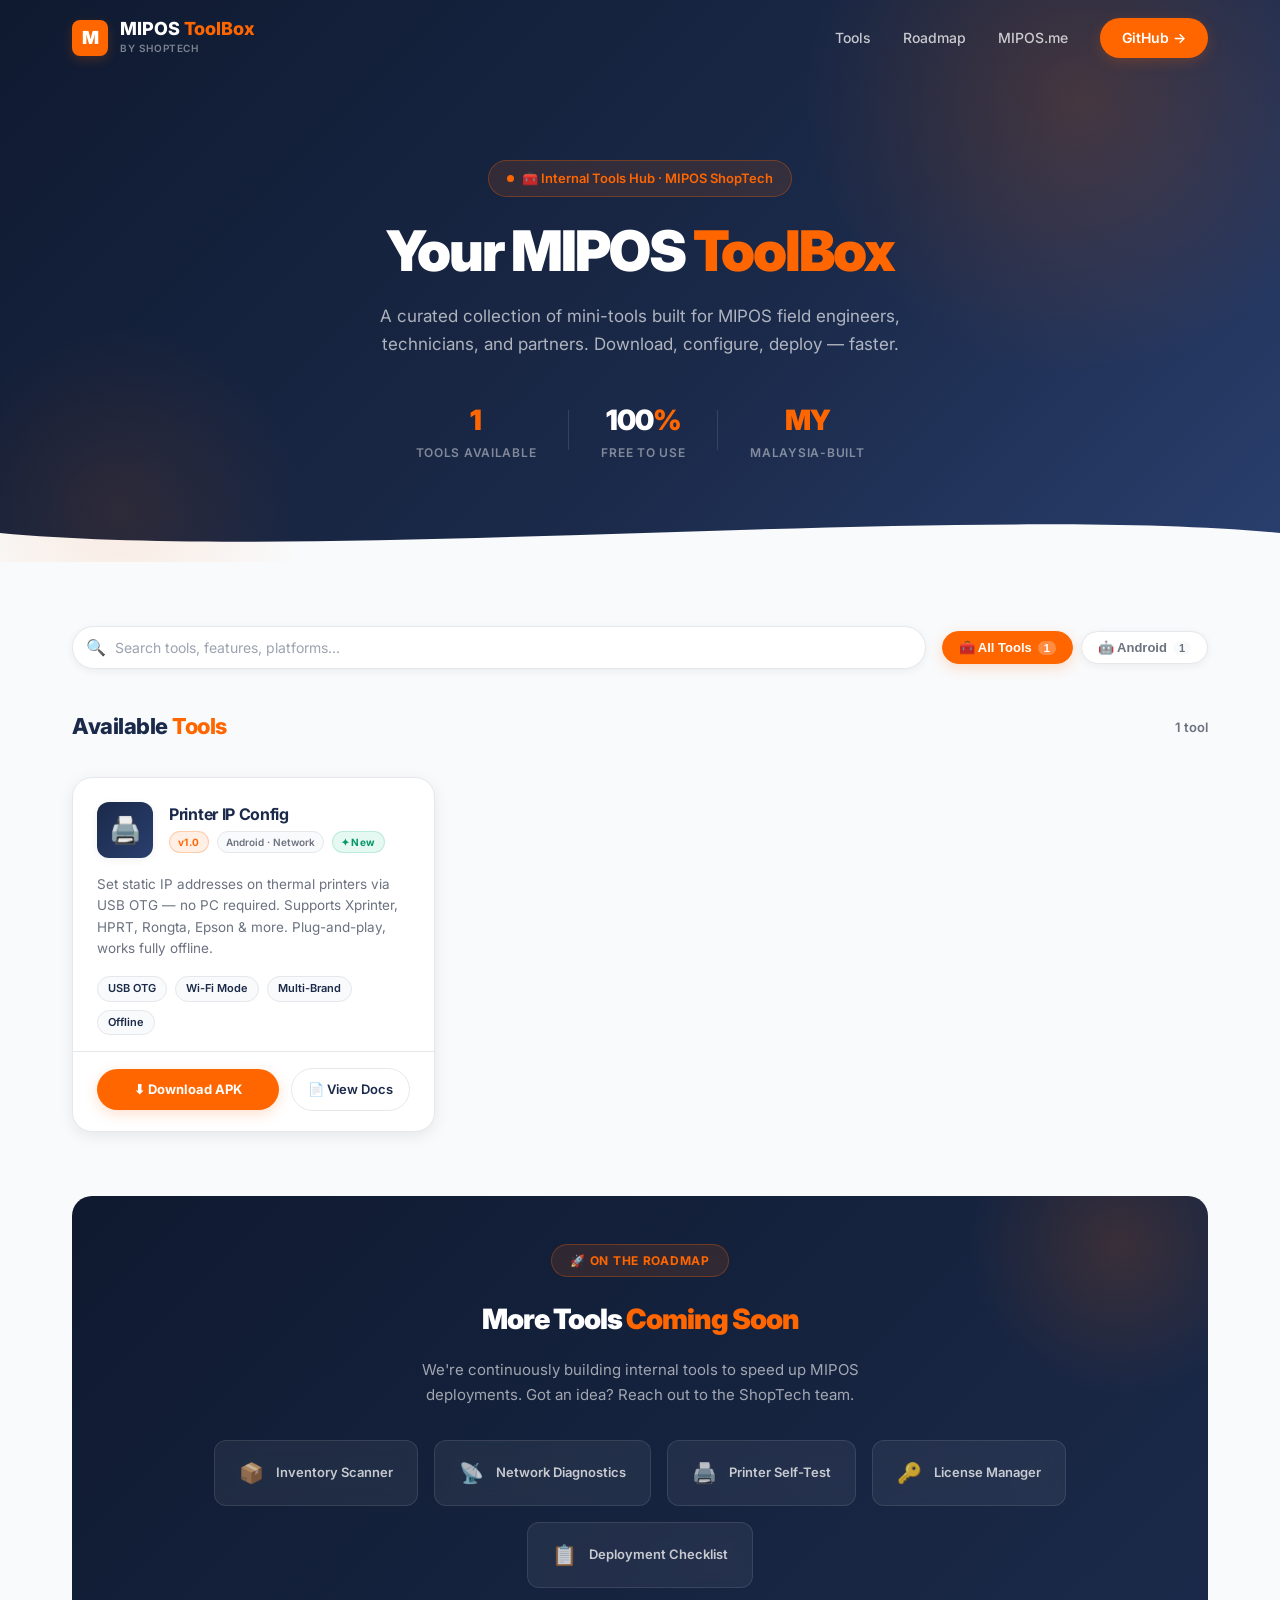
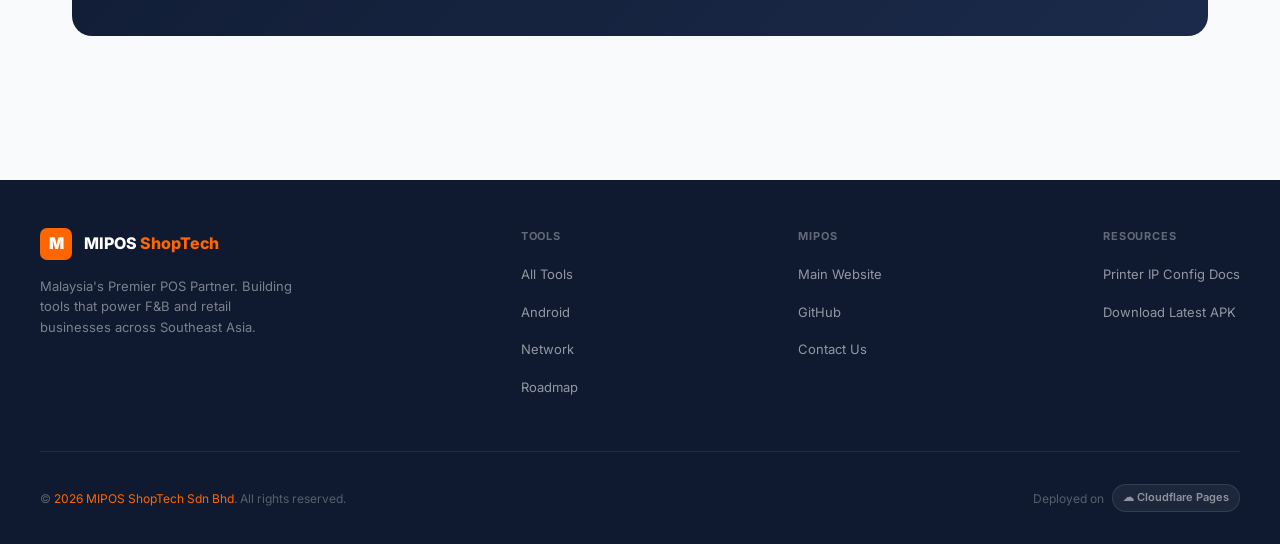
==== mipostoolbox/index.html @ a6ab1a5b "feat: add MIPOS ToolBox hub (toolbox.mipos.me) - index.html: full hub page with navbar, hero, tool c" ====
<!DOCTYPE html>
<html lang="en">
<head>
  <meta charset="UTF-8" />
  <meta name="viewport" content="width=device-width, initial-scale=1.0" />
  <meta http-equiv="X-UA-Compatible" content="IE=edge" />

  <!-- SEO -->
  <title>MIPOS ToolBox — Internal Mini Tools Hub</title>
  <meta name="description" content="MIPOS ToolBox is your one-stop hub for all MIPOS ShopTech internal mini-tools — Android utilities, network configuration tools, and more." />
  <meta name="author" content="MIPOS ShopTech Sdn Bhd" />
  <meta name="robots" content="index, follow" />

  <!-- Open Graph -->
  <meta property="og:title" content="MIPOS ToolBox — Internal Tools Hub" />
  <meta property="og:description" content="One hub for all MIPOS internal mini-tools. Download, launch, and explore tools built by MIPOS ShopTech." />
  <meta property="og:type" content="website" />
  <meta property="og:url" content="https://toolbox.mipos.me/" />
  <meta property="og:site_name" content="MIPOS ToolBox" />
  <link rel="canonical" href="https://toolbox.mipos.me/" />

  <!-- Theme -->
  <meta name="theme-color" content="#1B2A4A" />
  <meta name="mobile-web-app-capable" content="yes" />
  <meta name="apple-mobile-web-app-capable" content="yes" />
  <meta name="apple-mobile-web-app-status-bar-style" content="black-translucent" />
  <meta name="apple-mobile-web-app-title" content="MIPOS ToolBox" />

  <!-- Favicon inline SVG -->
  <link rel="icon" type="image/svg+xml" href="data:image/svg+xml,<svg xmlns='http://www.w3.org/2000/svg' viewBox='0 0 32 32'><rect width='32' height='32' rx='8' fill='%23FF6600'/><text y='23' x='5' font-size='20' font-weight='900' fill='white' font-family='Arial'>M</text></svg>" />

  <!-- Google Fonts -->
  <link rel="preconnect" href="https://fonts.googleapis.com" />
  <link rel="preconnect" href="https://fonts.gstatic.com" crossorigin />
  <link href="https://fonts.googleapis.com/css2?family=Inter:wght@300;400;500;600;700;800;900&display=swap" rel="stylesheet" />

  <!-- Styles -->
  <link rel="stylesheet" href="style.css" />
</head>
<body>

  <!-- ═══════════════════════════════════════════
       NAVBAR
       ═══════════════════════════════════════════ -->
  <nav class="navbar" id="navbar" role="navigation" aria-label="Main navigation">
    <div class="nav-inner">

      <a href="/" class="nav-logo" aria-label="MIPOS ToolBox home">
        <div class="nav-logo-icon" aria-hidden="true">M</div>
        <div>
          <div class="nav-logo-text">MIPOS <span>ToolBox</span></div>
          <div class="nav-logo-sub">by ShopTech</div>
        </div>
      </a>

      <div class="nav-links" id="navLinks">
        <a href="#tools">Tools</a>
        <a href="#coming-soon">Roadmap</a>
        <a href="https://mipos.me" target="_blank" rel="noopener">MIPOS.me</a>
        <a href="https://github.com/kelvinyong" target="_blank" rel="noopener" class="nav-cta">GitHub →</a>
      </div>

      <button
        class="nav-hamburger"
        id="hamburger"
        aria-label="Toggle navigation"
        aria-expanded="false"
        aria-controls="navLinks"
      >
        <span></span>
        <span></span>
        <span></span>
      </button>

    </div>
  </nav>

  <!-- ═══════════════════════════════════════════
       HERO
       ═══════════════════════════════════════════ -->
  <header class="hero" role="banner">
    <div class="hero-inner">

      <div class="hero-badge" role="status">
        <span class="dot" aria-hidden="true"></span>
        🧰 Internal Tools Hub · MIPOS ShopTech
      </div>

      <h1>Your MIPOS <span>ToolBox</span></h1>

      <p class="hero-sub">
        A curated collection of mini-tools built for MIPOS field engineers,
        technicians, and partners. Download, configure, deploy — faster.
      </p>

      <div class="hero-stats" role="list" aria-label="Tool statistics">

        <div class="hero-stat" role="listitem">
          <div class="hero-stat-num"><span id="statTotal">1</span></div>
          <div class="hero-stat-label">Tools Available</div>
        </div>

        <div class="hero-divider" aria-hidden="true"></div>

        <div class="hero-stat" role="listitem">
          <div class="hero-stat-num">100<span>%</span></div>
          <div class="hero-stat-label">Free to Use</div>
        </div>

        <div class="hero-divider" aria-hidden="true"></div>

        <div class="hero-stat" role="listitem">
          <div class="hero-stat-num"><span>MY</span></div>
          <div class="hero-stat-label">Malaysia-Built</div>
        </div>

      </div>
    </div>

    <!-- Wave break -->
    <div class="hero-wave" aria-hidden="true">
      <svg viewBox="0 0 1440 60" preserveAspectRatio="none" xmlns="http://www.w3.org/2000/svg">
        <path d="M0,30 C360,60 1080,0 1440,30 L1440,60 L0,60 Z" fill="#F9FAFB"/>
      </svg>
    </div>
  </header>

  <!-- ═══════════════════════════════════════════
       MAIN — TOOLS HUB
       ═══════════════════════════════════════════ -->
  <main class="main" id="tools">

    <!-- Search & Filter Toolbar -->
    <div class="toolbar" role="search">

      <div class="search-wrap">
        <span class="search-icon" aria-hidden="true">🔍</span>
        <label for="searchInput" class="sr-only">Search tools</label>
        <input
          type="search"
          id="searchInput"
          class="search-input"
          placeholder="Search tools, features, platforms…"
          autocomplete="off"
          spellcheck="false"
          aria-label="Search tools"
        />
      </div>

      <div class="filter-chips" id="categoryChips" role="group" aria-label="Filter by category">
        <!-- Rendered by app.js -->
      </div>

    </div>

    <!-- Section Header -->
    <div class="section-header">
      <h2 class="section-title">Available <span>Tools</span></h2>
      <span class="tool-count" id="toolCount" aria-live="polite">— tools</span>
    </div>

    <!-- Tools Grid -->
    <div
      class="tools-grid"
      id="toolsGrid"
      role="list"
      aria-label="MIPOS mini tools"
    >
      <!-- Rendered by app.js -->
    </div>

    <!-- Empty State -->
    <div class="empty-state" id="emptyState" role="alert" aria-live="polite">
      <div class="empty-emoji" aria-hidden="true">🔭</div>
      <div class="empty-title">No tools found</div>
      <div class="empty-sub">Try a different search term or category filter.</div>
    </div>

    <!-- ─── Coming Soon Section ─── -->
    <section class="coming-soon-section" id="coming-soon" aria-labelledby="coming-soon-title">
      <div class="coming-soon-badge" aria-label="Coming soon">🚀 On the Roadmap</div>
      <h2 class="coming-soon-title" id="coming-soon-title">
        More Tools <span>Coming Soon</span>
      </h2>
      <p class="coming-soon-sub">
        We're continuously building internal tools to speed up MIPOS deployments.
        Got an idea? Reach out to the ShopTech team.
      </p>

      <div class="coming-soon-cards" role="list" aria-label="Upcoming tools">
        <div class="coming-soon-card" role="listitem">
          <span class="coming-soon-card-icon" aria-hidden="true">📦</span>
          Inventory Scanner
        </div>
        <div class="coming-soon-card" role="listitem">
          <span class="coming-soon-card-icon" aria-hidden="true">📡</span>
          Network Diagnostics
        </div>
        <div class="coming-soon-card" role="listitem">
          <span class="coming-soon-card-icon" aria-hidden="true">🖨️</span>
          Printer Self-Test
        </div>
        <div class="coming-soon-card" role="listitem">
          <span class="coming-soon-card-icon" aria-hidden="true">🔑</span>
          License Manager
        </div>
        <div class="coming-soon-card" role="listitem">
          <span class="coming-soon-card-icon" aria-hidden="true">📋</span>
          Deployment Checklist
        </div>
      </div>
    </section>

  </main>

  <!-- ═══════════════════════════════════════════
       FOOTER
       ═══════════════════════════════════════════ -->
  <footer class="footer" role="contentinfo">
    <div class="footer-inner">

      <div class="footer-top">
        <div class="footer-brand">
          <div class="footer-logo" aria-label="MIPOS ShopTech">
            <div class="footer-logo-icon" aria-hidden="true">M</div>
            <div class="footer-logo-text">MIPOS <span>ShopTech</span></div>
          </div>
          <p class="footer-tagline">
            Malaysia's Premier POS Partner. Building tools that power
            F&amp;B and retail businesses across Southeast Asia.
          </p>
        </div>

        <div class="footer-links-group">
          <h4>Tools</h4>
          <ul>
            <li><a href="#tools">All Tools</a></li>
            <li><a href="#tools" data-filter="android">Android</a></li>
            <li><a href="#tools" data-filter="network">Network</a></li>
            <li><a href="#coming-soon">Roadmap</a></li>
          </ul>
        </div>

        <div class="footer-links-group">
          <h4>MIPOS</h4>
          <ul>
            <li><a href="https://mipos.me" target="_blank" rel="noopener">Main Website</a></li>
            <li><a href="https://github.com/kelvinyong" target="_blank" rel="noopener">GitHub</a></li>
            <li><a href="mailto:hello@mipos.me">Contact Us</a></li>
          </ul>
        </div>

        <div class="footer-links-group">
          <h4>Resources</h4>
          <ul>
            <li><a href="https://github.com/kelvinyong/andriod-change-ip-tools/blob/main/README.md" target="_blank" rel="noopener">Printer IP Config Docs</a></li>
            <li><a href="https://github.com/kelvinyong/andriod-change-ip-tools/releases" target="_blank" rel="noopener">Download Latest APK</a></li>
          </ul>
        </div>
      </div>

      <div class="footer-bottom">
        <p class="footer-copy">
          &copy; <span id="year"></span> <span>MIPOS ShopTech Sdn Bhd</span>. All rights reserved.
        </p>
        <div class="footer-built">
          <span>Deployed on</span>
          <span class="footer-cf-badge">☁ Cloudflare Pages</span>
        </div>
      </div>

    </div>
  </footer>

  <!-- Screen-reader only helper class -->
  <style>.sr-only{position:absolute;width:1px;height:1px;padding:0;margin:-1px;overflow:hidden;clip:rect(0,0,0,0);white-space:nowrap;border:0;}</style>

  <!-- App Script -->
  <script src="app.js"></script>

  <!-- Footer year -->
  <script>
    document.getElementById('year').textContent = new Date().getFullYear();
  </script>

</body>
</html>
---- mipostoolbox/style.css ----
@import url('https://fonts.googleapis.com/css2?family=Inter:wght@300;400;500;600;700;800;900&display=swap');

/* ─────────────────────────────────────────────
   MIPOS ShopTech Design System — ToolBox Hub
   ───────────────────────────────────────────── */

:root {
  /* Brand Palette */
  --navy:          #1B2A4A;
  --navy-light:    #2a3f6e;
  --navy-dark:     #0f1a30;
  --orange:        #FF6600;
  --orange-hover:  #e55a00;
  --orange-glow:   rgba(255,102,0,0.20);
  --orange-light:  rgba(255,102,0,0.10);
  --orange-border: rgba(255,102,0,0.25);
  --peach:         #FFF5EB;
  --peach-deep:    #FFF0E0;

  /* Neutrals */
  --white:         #FFFFFF;
  --grey-bg:       #F9FAFB;
  --grey-border:   #E5E7EB;
  --grey:          #6B7280;
  --grey-light:    #9CA3AF;

  /* Status */
  --success:     #059669;
  --success-bg:  rgba(16,185,129,0.10);
  --warning:     #D97706;
  --warning-bg:  rgba(245,158,11,0.10);
  --danger:      #DC2626;
  --danger-bg:   rgba(239,68,68,0.10);

  /* Typography */
  --font: 'Inter', -apple-system, BlinkMacSystemFont, 'Segoe UI', sans-serif;

  /* Radii */
  --radius-sm: 8px;
  --radius:    12px;
  --radius-lg: 20px;
  --radius-xl: 24px;

  /* Shadows */
  --shadow-sm: 0 2px 8px rgba(0,0,0,0.06);
  --shadow:    0 4px 16px rgba(0,0,0,0.08);
  --shadow-lg: 0 8px 32px rgba(0,0,0,0.12);
  --shadow-xl: 0 16px 48px rgba(0,0,0,0.16);

  /* Transition */
  --trans: 0.3s cubic-bezier(0.4,0,0.2,1);

  /* Spacing */
  --sp-1:4px;  --sp-2:8px;   --sp-3:12px;  --sp-4:16px;
  --sp-5:20px; --sp-6:24px;  --sp-8:32px;  --sp-10:40px;
  --sp-12:48px;--sp-16:64px; --sp-20:80px;
}

/* ─── Reset ─── */
*, *::before, *::after { box-sizing: border-box; margin: 0; padding: 0; }
html { scroll-behavior: smooth; }
body {
  font-family: var(--font);
  background: var(--grey-bg);
  color: var(--navy);
  line-height: 1.6;
  -webkit-font-smoothing: antialiased;
}
a { text-decoration: none; color: inherit; }
img { max-width: 100%; display: block; }

/* ─────────────────────────────────────────────
   NAVBAR
   ───────────────────────────────────────────── */
.navbar {
  position: fixed;
  top: 0; left: 0; right: 0;
  z-index: 100;
  padding: 18px 0;
  transition: var(--trans);
}
.navbar.scrolled {
  background: rgba(15,26,48,0.95);
  backdrop-filter: blur(20px);
  -webkit-backdrop-filter: blur(20px);
  box-shadow: 0 4px 20px rgba(0,0,0,0.20);
  padding: 14px 0;
}
.nav-inner {
  max-width: 1200px;
  margin: 0 auto;
  padding: 0 var(--sp-8);
  display: flex;
  align-items: center;
  justify-content: space-between;
}
.nav-logo {
  display: flex;
  align-items: center;
  gap: var(--sp-3);
}
.nav-logo-icon {
  width: 36px; height: 36px;
  background: var(--orange);
  border-radius: var(--radius-sm);
  display: flex; align-items: center; justify-content: center;
  font-size: 18px; font-weight: 900; color: #fff;
  box-shadow: 0 4px 12px var(--orange-glow);
  flex-shrink: 0;
}
.nav-logo-text {
  font-size: 18px; font-weight: 800; color: #fff; line-height: 1;
}
.nav-logo-text span { color: var(--orange); }
.nav-logo-sub {
  font-size: 10px; font-weight: 600;
  color: rgba(255,255,255,0.45);
  letter-spacing: 0.06em;
  text-transform: uppercase;
  margin-top: 2px;
}
.nav-links {
  display: flex;
  align-items: center;
  gap: var(--sp-8);
}
.nav-links a {
  position: relative;
  color: rgba(255,255,255,0.75);
  font-size: 14px; font-weight: 500;
  transition: color var(--trans);
}
.nav-links a::after {
  content: '';
  position: absolute; bottom: -4px; left: 0; right: 0;
  height: 2px; background: var(--orange);
  width: 0; transition: width var(--trans);
}
.nav-links a:hover { color: #fff; }
.nav-links a:hover::after { width: 100%; }
.nav-cta {
  background: var(--orange);
  color: #fff !important;
  padding: 9px 22px;
  border-radius: var(--radius-xl);
  font-weight: 600 !important;
  font-size: 14px !important;
  box-shadow: 0 4px 14px var(--orange-glow);
  transition: var(--trans) !important;
}
.nav-cta:hover {
  background: var(--orange-hover) !important;
  transform: translateY(-2px);
  box-shadow: 0 8px 20px var(--orange-glow) !important;
}
.nav-cta::after { display: none !important; }

/* Mobile hamburger */
.nav-hamburger {
  display: none;
  flex-direction: column;
  gap: 5px; cursor: pointer;
  padding: 4px;
}
.nav-hamburger span {
  width: 24px; height: 2px;
  background: rgba(255,255,255,0.8);
  border-radius: 2px;
  transition: var(--trans);
}

/* ─────────────────────────────────────────────
   HERO
   ───────────────────────────────────────────── */
.hero {
  position: relative;
  overflow: hidden;
  background: linear-gradient(135deg, var(--navy-dark) 0%, var(--navy) 60%, var(--navy-light) 100%);
  padding: 160px var(--sp-8) 100px;
  text-align: center;
}
.hero::before {
  content: '';
  position: absolute;
  width: 600px; height: 600px;
  border-radius: 50%;
  background: radial-gradient(circle, rgba(255,102,0,0.18) 0%, transparent 65%);
  top: -200px; right: -100px;
  pointer-events: none;
  animation: float 8s ease-in-out infinite;
}
.hero::after {
  content: '';
  position: absolute;
  width: 400px; height: 400px;
  border-radius: 50%;
  background: radial-gradient(circle, rgba(255,102,0,0.10) 0%, transparent 65%);
  bottom: -150px; left: -80px;
  pointer-events: none;
  animation: float 10s ease-in-out infinite reverse;
}
.hero-inner {
  position: relative;
  z-index: 1;
  max-width: 720px;
  margin: 0 auto;
}
.hero-badge {
  display: inline-flex;
  align-items: center;
  gap: var(--sp-2);
  background: rgba(255,102,0,0.12);
  border: 1px solid rgba(255,102,0,0.30);
  color: var(--orange);
  padding: 7px 18px;
  border-radius: 30px;
  font-size: 13px; font-weight: 600;
  margin-bottom: var(--sp-6);
  animation: fadeInUp 0.6s ease both;
}
.hero-badge .dot {
  width: 7px; height: 7px;
  background: var(--orange);
  border-radius: 50%;
  animation: pulse 2s ease infinite;
}
.hero h1 {
  font-size: clamp(32px, 6vw, 56px);
  font-weight: 900;
  color: #fff;
  letter-spacing: -2px;
  line-height: 1.1;
  margin-bottom: var(--sp-5);
  animation: fadeInUp 0.6s ease 0.1s both;
}
.hero h1 span { color: var(--orange); }
.hero-sub {
  color: rgba(255,255,255,0.65);
  font-size: 17px;
  line-height: 1.65;
  max-width: 520px;
  margin: 0 auto var(--sp-10);
  animation: fadeInUp 0.6s ease 0.2s both;
}
.hero-stats {
  display: flex;
  align-items: center;
  justify-content: center;
  gap: var(--sp-8);
  animation: fadeInUp 0.6s ease 0.3s both;
}
.hero-stat {
  text-align: center;
}
.hero-stat-num {
  font-size: 28px; font-weight: 900;
  color: #fff; letter-spacing: -1px;
}
.hero-stat-num span { color: var(--orange); }
.hero-stat-label {
  font-size: 12px; font-weight: 600;
  color: rgba(255,255,255,0.45);
  text-transform: uppercase;
  letter-spacing: 0.06em;
}
.hero-divider {
  width: 1px; height: 40px;
  background: rgba(255,255,255,0.12);
}

/* Wave separator */
.hero-wave {
  position: absolute;
  bottom: -1px; left: 0; right: 0;
  line-height: 0;
}
.hero-wave svg { width: 100%; height: 60px; }

/* ─────────────────────────────────────────────
   MAIN CONTENT
   ───────────────────────────────────────────── */
.main {
  max-width: 1200px;
  margin: 0 auto;
  padding: var(--sp-16) var(--sp-8);
}

/* ─── Search & Filter Bar ─── */
.toolbar {
  display: flex;
  align-items: center;
  gap: var(--sp-4);
  margin-bottom: var(--sp-10);
  flex-wrap: wrap;
}
.search-wrap {
  position: relative;
  flex: 1;
  min-width: 220px;
}
.search-icon {
  position: absolute;
  left: 14px; top: 50%;
  transform: translateY(-50%);
  color: var(--grey-light);
  font-size: 16px;
  pointer-events: none;
}
.search-input {
  width: 100%;
  background: var(--white);
  border: 1.5px solid var(--grey-border);
  border-radius: var(--radius-xl);
  color: var(--navy);
  font-family: var(--font);
  font-size: 14px;
  padding: 12px 18px 12px 42px;
  outline: none;
  transition: border-color var(--trans), box-shadow var(--trans);
  box-shadow: var(--shadow-sm);
}
.search-input:focus {
  border-color: var(--orange);
  box-shadow: 0 0 0 3px var(--orange-glow);
}
.search-input::placeholder { color: var(--grey-light); }

.filter-chips {
  display: flex;
  align-items: center;
  gap: var(--sp-2);
  flex-wrap: wrap;
}
.chip {
  display: inline-flex;
  align-items: center;
  gap: 6px;
  padding: 8px 16px;
  border-radius: var(--radius-xl);
  font-size: 13px;
  font-weight: 600;
  border: 1.5px solid var(--grey-border);
  background: var(--white);
  color: var(--grey);
  cursor: pointer;
  transition: var(--trans);
  white-space: nowrap;
  box-shadow: var(--shadow-sm);
}
.chip:hover {
  border-color: var(--orange);
  color: var(--orange);
}
.chip.active {
  background: var(--orange);
  border-color: var(--orange);
  color: #fff;
  box-shadow: 0 4px 14px var(--orange-glow);
}
.chip-count {
  background: rgba(255,255,255,0.25);
  color: inherit;
  font-size: 11px;
  font-weight: 700;
  padding: 1px 6px;
  border-radius: 20px;
}
.chip:not(.active) .chip-count {
  background: var(--grey-bg);
  color: var(--grey);
}

/* ─── Section Header ─── */
.section-header {
  display: flex;
  align-items: center;
  justify-content: space-between;
  margin-bottom: var(--sp-8);
}
.section-title {
  font-size: 22px;
  font-weight: 800;
  color: var(--navy);
  letter-spacing: -0.5px;
}
.section-title span { color: var(--orange); }
.tool-count {
  font-size: 13px;
  font-weight: 600;
  color: var(--grey);
}

/* ─────────────────────────────────────────────
   TOOL CARDS GRID
   ───────────────────────────────────────────── */
.tools-grid {
  display: grid;
  grid-template-columns: repeat(auto-fill, minmax(300px, 1fr));
  gap: var(--sp-6);
}

.tool-card {
  background: var(--white);
  border-radius: var(--radius-lg);
  border: 1px solid var(--grey-border);
  box-shadow: var(--shadow);
  overflow: hidden;
  position: relative;
  transition: var(--trans);
  display: flex;
  flex-direction: column;
  cursor: default;
  animation: fadeInUp 0.5s ease both;
}
.tool-card::before {
  content: '';
  position: absolute; top: 0; left: 0; right: 0;
  height: 3px;
  background: linear-gradient(90deg, var(--orange), #ff8533);
  opacity: 0;
  transition: opacity var(--trans);
}
.tool-card:hover {
  transform: translateY(-6px);
  box-shadow: var(--shadow-lg);
}
.tool-card:hover::before { opacity: 1; }

.tool-card-top {
  padding: 24px 24px 0;
  display: flex;
  align-items: flex-start;
  gap: var(--sp-4);
}
.tool-icon {
  width: 56px; height: 56px;
  border-radius: var(--radius);
  display: flex;
  align-items: center;
  justify-content: center;
  font-size: 26px;
  flex-shrink: 0;
  box-shadow: var(--shadow-sm);
}
.tool-meta { flex: 1; min-width: 0; }
.tool-name {
  font-size: 16px;
  font-weight: 700;
  color: var(--navy);
  letter-spacing: -0.3px;
  margin-bottom: 4px;
  white-space: nowrap;
  overflow: hidden;
  text-overflow: ellipsis;
}
.tool-badges {
  display: flex;
  align-items: center;
  gap: var(--sp-2);
  flex-wrap: wrap;
}
.badge-version {
  display: inline-block;
  font-size: 10px; font-weight: 700;
  color: var(--orange);
  background: var(--orange-light);
  border: 1px solid var(--orange-border);
  padding: 2px 8px;
  border-radius: 20px;
  letter-spacing: 0.04em;
}
.badge-cat {
  display: inline-block;
  font-size: 10px; font-weight: 600;
  color: var(--grey);
  background: var(--grey-bg);
  border: 1px solid var(--grey-border);
  padding: 2px 8px;
  border-radius: 20px;
}
.badge-new {
  display: inline-block;
  font-size: 10px; font-weight: 700;
  color: var(--success);
  background: var(--success-bg);
  border: 1px solid rgba(16,185,129,0.20);
  padding: 2px 8px;
  border-radius: 20px;
  letter-spacing: 0.04em;
}

.tool-card-body {
  padding: 16px 24px;
  flex: 1;
}
.tool-desc {
  font-size: 13.5px;
  color: var(--grey);
  line-height: 1.6;
  margin-bottom: var(--sp-4);
}
.tool-features {
  display: flex;
  flex-wrap: wrap;
  gap: var(--sp-2);
}
.tool-feature-tag {
  display: inline-flex;
  align-items: center;
  gap: 4px;
  font-size: 11px;
  font-weight: 600;
  color: var(--navy);
  background: var(--grey-bg);
  border: 1px solid var(--grey-border);
  padding: 3px 10px;
  border-radius: 20px;
}

.tool-card-footer {
  padding: 16px 24px 20px;
  border-top: 1px solid var(--grey-border);
  display: flex;
  align-items: center;
  gap: var(--sp-3);
}
.btn-download {
  display: inline-flex;
  align-items: center;
  gap: var(--sp-2);
  background: var(--orange);
  color: #fff;
  padding: 10px 20px;
  border-radius: var(--radius-xl);
  font-size: 13px; font-weight: 700;
  border: none; cursor: pointer;
  transition: var(--trans);
  box-shadow: 0 4px 14px var(--orange-glow);
  white-space: nowrap;
  flex: 1;
  justify-content: center;
  text-decoration: none;
}
.btn-download:hover {
  background: var(--orange-hover);
  transform: translateY(-2px);
  box-shadow: 0 8px 20px var(--orange-glow);
}
.btn-docs {
  display: inline-flex;
  align-items: center;
  gap: var(--sp-2);
  background: transparent;
  color: var(--navy);
  padding: 10px 16px;
  border-radius: var(--radius-xl);
  font-size: 13px; font-weight: 600;
  border: 1.5px solid var(--grey-border);
  cursor: pointer;
  transition: var(--trans);
  white-space: nowrap;
  text-decoration: none;
}
.btn-docs:hover {
  border-color: var(--navy);
  color: var(--navy);
  background: var(--grey-bg);
}

/* ─── Empty State ─── */
.empty-state {
  grid-column: 1 / -1;
  text-align: center;
  padding: var(--sp-20) var(--sp-8);
  display: none;
}
.empty-state.visible { display: block; }
.empty-emoji { font-size: 56px; margin-bottom: var(--sp-4); }
.empty-title {
  font-size: 20px; font-weight: 700;
  color: var(--navy); margin-bottom: var(--sp-2);
}
.empty-sub { font-size: 14px; color: var(--grey); }

/* ─────────────────────────────────────────────
   COMING SOON SECTION
   ───────────────────────────────────────────── */
.coming-soon-section {
  margin-top: var(--sp-16);
  padding: var(--sp-12) var(--sp-10);
  background: linear-gradient(135deg, var(--navy-dark) 0%, var(--navy) 100%);
  border-radius: var(--radius-lg);
  text-align: center;
  position: relative;
  overflow: hidden;
}
.coming-soon-section::before {
  content: '';
  position: absolute;
  width: 300px; height: 300px;
  border-radius: 50%;
  background: radial-gradient(circle, rgba(255,102,0,0.15) 0%, transparent 70%);
  top: -100px; right: -60px;
  pointer-events: none;
}
.coming-soon-badge {
  display: inline-block;
  background: rgba(255,102,0,0.12);
  border: 1px solid rgba(255,102,0,0.30);
  color: var(--orange);
  padding: 6px 18px;
  border-radius: 30px;
  font-size: 12px; font-weight: 700;
  letter-spacing: 0.06em;
  text-transform: uppercase;
  margin-bottom: var(--sp-5);
}
.coming-soon-title {
  font-size: 28px; font-weight: 900;
  color: #fff; letter-spacing: -1px;
  margin-bottom: var(--sp-4);
  position: relative;
}
.coming-soon-title span { color: var(--orange); }
.coming-soon-sub {
  font-size: 15px;
  color: rgba(255,255,255,0.60);
  max-width: 480px;
  margin: 0 auto var(--sp-8);
  line-height: 1.65;
  position: relative;
}
.coming-soon-cards {
  display: flex;
  gap: var(--sp-4);
  justify-content: center;
  flex-wrap: wrap;
  position: relative;
}
.coming-soon-card {
  background: rgba(255,255,255,0.06);
  border: 1px solid rgba(255,255,255,0.10);
  border-radius: var(--radius);
  padding: var(--sp-4) var(--sp-6);
  display: flex;
  align-items: center;
  gap: var(--sp-3);
  font-size: 13px;
  font-weight: 600;
  color: rgba(255,255,255,0.75);
  backdrop-filter: blur(8px);
  transition: var(--trans);
}
.coming-soon-card:hover {
  background: rgba(255,255,255,0.10);
  color: #fff;
}
.coming-soon-card-icon { font-size: 20px; }

/* ─────────────────────────────────────────────
   FOOTER
   ───────────────────────────────────────────── */
.footer {
  background: var(--navy-dark);
  padding: var(--sp-12) var(--sp-8) var(--sp-8);
  margin-top: var(--sp-20);
}
.footer-inner {
  max-width: 1200px;
  margin: 0 auto;
}
.footer-top {
  display: flex;
  justify-content: space-between;
  align-items: flex-start;
  gap: var(--sp-10);
  padding-bottom: var(--sp-10);
  border-bottom: 1px solid rgba(255,255,255,0.08);
  margin-bottom: var(--sp-8);
  flex-wrap: wrap;
}
.footer-brand .footer-logo {
  display: flex;
  align-items: center;
  gap: var(--sp-3);
  margin-bottom: var(--sp-4);
}
.footer-logo-icon {
  width: 32px; height: 32px;
  background: var(--orange);
  border-radius: 7px;
  display: flex; align-items: center; justify-content: center;
  font-size: 16px; font-weight: 900; color: #fff;
}
.footer-logo-text {
  font-size: 16px; font-weight: 800; color: #fff;
}
.footer-logo-text span { color: var(--orange); }
.footer-tagline {
  font-size: 13px;
  color: rgba(255,255,255,0.45);
  line-height: 1.6;
  max-width: 260px;
}
.footer-links-group h4 {
  font-size: 11px;
  font-weight: 700;
  color: rgba(255,255,255,0.35);
  text-transform: uppercase;
  letter-spacing: 0.08em;
  margin-bottom: var(--sp-4);
}
.footer-links-group ul { list-style: none; }
.footer-links-group li { margin-bottom: var(--sp-3); }
.footer-links-group a {
  font-size: 13px;
  color: rgba(255,255,255,0.55);
  transition: color var(--trans);
}
.footer-links-group a:hover { color: #fff; }
.footer-bottom {
  display: flex;
  align-items: center;
  justify-content: space-between;
  flex-wrap: wrap;
  gap: var(--sp-4);
}
.footer-copy {
  font-size: 12px;
  color: rgba(255,255,255,0.30);
}
.footer-copy span { color: var(--orange); }
.footer-built {
  display: flex;
  align-items: center;
  gap: var(--sp-2);
  font-size: 12px;
  color: rgba(255,255,255,0.30);
}
.footer-cf-badge {
  display: inline-flex;
  align-items: center;
  gap: 5px;
  background: rgba(255,255,255,0.06);
  border: 1px solid rgba(255,255,255,0.10);
  padding: 4px 10px;
  border-radius: 20px;
  font-size: 11px;
  font-weight: 600;
  color: rgba(255,255,255,0.50);
}

/* ─────────────────────────────────────────────
   ANIMATIONS
   ───────────────────────────────────────────── */
@keyframes float {
  0%, 100% { transform: translateY(0) rotate(0deg); }
  50%       { transform: translateY(-28px) rotate(3deg); }
}
@keyframes fadeInUp {
  from { opacity: 0; transform: translateY(24px); }
  to   { opacity: 1; transform: translateY(0); }
}
@keyframes pulse {
  0%, 100% { opacity: 1; transform: scale(1); }
  50%       { opacity: 0.6; transform: scale(0.85); }
}
@keyframes spin { to { transform: rotate(360deg); } }

/* Staggered card animations */
.tool-card:nth-child(1) { animation-delay: 0.05s; }
.tool-card:nth-child(2) { animation-delay: 0.10s; }
.tool-card:nth-child(3) { animation-delay: 0.15s; }
.tool-card:nth-child(4) { animation-delay: 0.20s; }
.tool-card:nth-child(5) { animation-delay: 0.25s; }
.tool-card:nth-child(6) { animation-delay: 0.30s; }

/* ─────────────────────────────────────────────
   RESPONSIVE
   ───────────────────────────────────────────── */
@media (max-width: 1024px) {
  .hero { padding: 140px var(--sp-6) 80px; }
}

@media (max-width: 768px) {
  .nav-links { display: none; }
  .nav-hamburger { display: flex; }
  .hero { padding: 120px var(--sp-5) 70px; }
  .hero h1 { letter-spacing: -1.5px; }
  .hero-stats { gap: var(--sp-6); }
  .hero-stat-num { font-size: 22px; }
  .main { padding: var(--sp-10) var(--sp-5); }
  .toolbar { gap: var(--sp-3); }
  .coming-soon-section { padding: var(--sp-10) var(--sp-6); }
  .footer-top { flex-direction: column; gap: var(--sp-8); }
}

@media (max-width: 480px) {
  .hero-stats { flex-direction: column; gap: var(--sp-4); }
  .hero-divider { display: none; }
  .tools-grid { grid-template-columns: 1fr; }
  .chip span:not(.chip-count) { display: none; }
  .filter-chips { gap: var(--sp-1); }
  .coming-soon-cards { flex-direction: column; align-items: center; }
}

/* Mobile nav open state */
.nav-links.open {
  display: flex;
  flex-direction: column;
  position: absolute;
  top: 100%; left: 0; right: 0;
  background: rgba(15,26,48,0.97);
  backdrop-filter: blur(20px);
  padding: var(--sp-6) var(--sp-8);
  gap: var(--sp-5);
  border-bottom: 1px solid rgba(255,255,255,0.08);
}
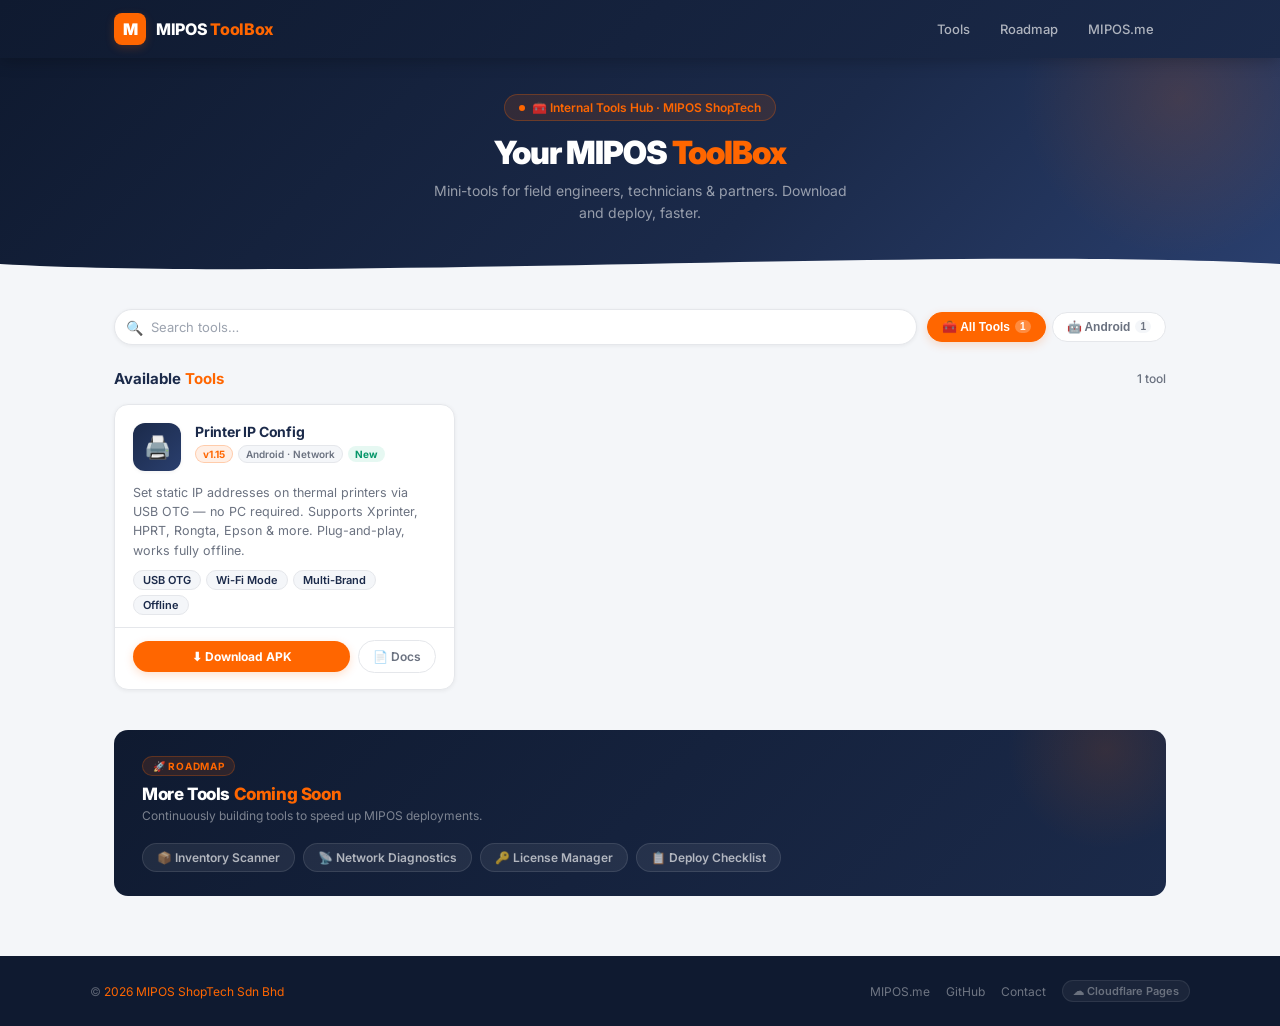
==== commit 010679c7: "chore: redesign to compact app-store look and add v1.15 APK" ====
--- a/mipostoolbox/index.html
+++ b/mipostoolbox/index.html
@@ -3,285 +3,117 @@
 <head>
   <meta charset="UTF-8" />
   <meta name="viewport" content="width=device-width, initial-scale=1.0" />
-  <meta http-equiv="X-UA-Compatible" content="IE=edge" />
-
-  <!-- SEO -->
   <title>MIPOS ToolBox — Internal Mini Tools Hub</title>
-  <meta name="description" content="MIPOS ToolBox is your one-stop hub for all MIPOS ShopTech internal mini-tools — Android utilities, network configuration tools, and more." />
-  <meta name="author" content="MIPOS ShopTech Sdn Bhd" />
-  <meta name="robots" content="index, follow" />
-
-  <!-- Open Graph -->
-  <meta property="og:title" content="MIPOS ToolBox — Internal Tools Hub" />
-  <meta property="og:description" content="One hub for all MIPOS internal mini-tools. Download, launch, and explore tools built by MIPOS ShopTech." />
+  <meta name="description" content="MIPOS ToolBox — a curated hub of mini-tools built for MIPOS field engineers, technicians, and partners." />
+  <meta property="og:title" content="MIPOS ToolBox" />
+  <meta property="og:description" content="One hub for all MIPOS internal mini-tools." />
   <meta property="og:type" content="website" />
   <meta property="og:url" content="https://toolbox.mipos.me/" />
   <meta property="og:site_name" content="MIPOS ToolBox" />
   <link rel="canonical" href="https://toolbox.mipos.me/" />
-
-  <!-- Theme -->
   <meta name="theme-color" content="#1B2A4A" />
-  <meta name="mobile-web-app-capable" content="yes" />
-  <meta name="apple-mobile-web-app-capable" content="yes" />
-  <meta name="apple-mobile-web-app-status-bar-style" content="black-translucent" />
-  <meta name="apple-mobile-web-app-title" content="MIPOS ToolBox" />
-
-  <!-- Favicon inline SVG -->
   <link rel="icon" type="image/svg+xml" href="data:image/svg+xml,<svg xmlns='http://www.w3.org/2000/svg' viewBox='0 0 32 32'><rect width='32' height='32' rx='8' fill='%23FF6600'/><text y='23' x='5' font-size='20' font-weight='900' fill='white' font-family='Arial'>M</text></svg>" />
-
-  <!-- Google Fonts -->
   <link rel="preconnect" href="https://fonts.googleapis.com" />
   <link rel="preconnect" href="https://fonts.gstatic.com" crossorigin />
-  <link href="https://fonts.googleapis.com/css2?family=Inter:wght@300;400;500;600;700;800;900&display=swap" rel="stylesheet" />
-
-  <!-- Styles -->
+  <link href="https://fonts.googleapis.com/css2?family=Inter:wght@400;500;600;700;800;900&display=swap" rel="stylesheet" />
   <link rel="stylesheet" href="style.css" />
 </head>
 <body>
 
-  <!-- ═══════════════════════════════════════════
-       NAVBAR
-       ═══════════════════════════════════════════ -->
-  <nav class="navbar" id="navbar" role="navigation" aria-label="Main navigation">
-    <div class="nav-inner">
-
-      <a href="/" class="nav-logo" aria-label="MIPOS ToolBox home">
-        <div class="nav-logo-icon" aria-hidden="true">M</div>
-        <div>
-          <div class="nav-logo-text">MIPOS <span>ToolBox</span></div>
-          <div class="nav-logo-sub">by ShopTech</div>
-        </div>
+  <!-- HEADER -->
+  <header class="header">
+    <div class="header-inner">
+      <a href="/" class="logo" aria-label="MIPOS ToolBox home">
+        <div class="logo-icon" aria-hidden="true">M</div>
+        <div class="logo-text">MIPOS <span>ToolBox</span></div>
       </a>
-
-      <div class="nav-links" id="navLinks">
+      <nav class="header-nav" aria-label="Main navigation">
         <a href="#tools">Tools</a>
         <a href="#coming-soon">Roadmap</a>
         <a href="https://mipos.me" target="_blank" rel="noopener">MIPOS.me</a>
-        <a href="https://github.com/kelvinyong" target="_blank" rel="noopener" class="nav-cta">GitHub →</a>
-      </div>
-
-      <button
-        class="nav-hamburger"
-        id="hamburger"
-        aria-label="Toggle navigation"
-        aria-expanded="false"
-        aria-controls="navLinks"
-      >
-        <span></span>
-        <span></span>
-        <span></span>
-      </button>
-
-    </div>
-  </nav>
-
-  <!-- ═══════════════════════════════════════════
-       HERO
-       ═══════════════════════════════════════════ -->
-  <header class="hero" role="banner">
-    <div class="hero-inner">
-
-      <div class="hero-badge" role="status">
-        <span class="dot" aria-hidden="true"></span>
-        🧰 Internal Tools Hub · MIPOS ShopTech
-      </div>
-
-      <h1>Your MIPOS <span>ToolBox</span></h1>
-
-      <p class="hero-sub">
-        A curated collection of mini-tools built for MIPOS field engineers,
-        technicians, and partners. Download, configure, deploy — faster.
-      </p>
-
-      <div class="hero-stats" role="list" aria-label="Tool statistics">
-
-        <div class="hero-stat" role="listitem">
-          <div class="hero-stat-num"><span id="statTotal">1</span></div>
-          <div class="hero-stat-label">Tools Available</div>
-        </div>
-
-        <div class="hero-divider" aria-hidden="true"></div>
-
-        <div class="hero-stat" role="listitem">
-          <div class="hero-stat-num">100<span>%</span></div>
-          <div class="hero-stat-label">Free to Use</div>
-        </div>
-
-        <div class="hero-divider" aria-hidden="true"></div>
-
-        <div class="hero-stat" role="listitem">
-          <div class="hero-stat-num"><span>MY</span></div>
-          <div class="hero-stat-label">Malaysia-Built</div>
-        </div>
-
-      </div>
-    </div>
-
-    <!-- Wave break -->
-    <div class="hero-wave" aria-hidden="true">
-      <svg viewBox="0 0 1440 60" preserveAspectRatio="none" xmlns="http://www.w3.org/2000/svg">
-        <path d="M0,30 C360,60 1080,0 1440,30 L1440,60 L0,60 Z" fill="#F9FAFB"/>
-      </svg>
+      </nav>
     </div>
   </header>
 
-  <!-- ═══════════════════════════════════════════
-       MAIN — TOOLS HUB
-       ═══════════════════════════════════════════ -->
+  <!-- HERO — compact -->
+  <section class="hero" aria-label="MIPOS ToolBox hero">
+    <div class="hero-badge">
+      <span class="dot" aria-hidden="true"></span>
+      🧰 Internal Tools Hub · MIPOS ShopTech
+    </div>
+    <h1>Your MIPOS <span>ToolBox</span></h1>
+    <p class="hero-sub">Mini-tools for field engineers, technicians &amp; partners. Download and deploy, faster.</p>
+    <div class="hero-wave" aria-hidden="true">
+      <svg viewBox="0 0 1440 36" preserveAspectRatio="none" xmlns="http://www.w3.org/2000/svg">
+        <path d="M0,18 C360,36 1080,0 1440,18 L1440,36 L0,36 Z" fill="#F4F6F9"/>
+      </svg>
+    </div>
+  </section>
+
+  <!-- MAIN -->
   <main class="main" id="tools">
 
-    <!-- Search & Filter Toolbar -->
+    <!-- Toolbar -->
     <div class="toolbar" role="search">
-
       <div class="search-wrap">
         <span class="search-icon" aria-hidden="true">🔍</span>
         <label for="searchInput" class="sr-only">Search tools</label>
         <input
-          type="search"
-          id="searchInput"
-          class="search-input"
-          placeholder="Search tools, features, platforms…"
-          autocomplete="off"
-          spellcheck="false"
+          type="search" id="searchInput" class="search-input"
+          placeholder="Search tools…" autocomplete="off" spellcheck="false"
           aria-label="Search tools"
         />
       </div>
-
-      <div class="filter-chips" id="categoryChips" role="group" aria-label="Filter by category">
-        <!-- Rendered by app.js -->
-      </div>
-
+      <div class="chips" id="categoryChips" role="group" aria-label="Filter by category"></div>
     </div>
 
-    <!-- Section Header -->
-    <div class="section-header">
+    <!-- Section row -->
+    <div class="section-row">
       <h2 class="section-title">Available <span>Tools</span></h2>
-      <span class="tool-count" id="toolCount" aria-live="polite">— tools</span>
+      <span class="tool-count" id="toolCount" aria-live="polite"></span>
     </div>
 
-    <!-- Tools Grid -->
-    <div
-      class="tools-grid"
-      id="toolsGrid"
-      role="list"
-      aria-label="MIPOS mini tools"
-    >
-      <!-- Rendered by app.js -->
+    <!-- Grid -->
+    <div class="tools-grid" id="toolsGrid" role="list" aria-label="MIPOS mini tools"></div>
+
+    <!-- Empty state -->
+    <div class="empty-state" id="emptyState" role="alert" aria-live="polite">
+      <div class="empty-emoji">🔭</div>
+      <div class="empty-title">No tools found</div>
+      <div class="empty-sub">Try a different search or filter.</div>
     </div>
 
-    <!-- Empty State -->
-    <div class="empty-state" id="emptyState" role="alert" aria-live="polite">
-      <div class="empty-emoji" aria-hidden="true">🔭</div>
-      <div class="empty-title">No tools found</div>
-      <div class="empty-sub">Try a different search term or category filter.</div>
+    <!-- Coming Soon -->
+    <div class="coming-strip" id="coming-soon">
+      <div class="coming-left">
+        <div class="coming-badge">🚀 Roadmap</div>
+        <div class="coming-title">More Tools <span>Coming Soon</span></div>
+        <div class="coming-sub">Continuously building tools to speed up MIPOS deployments.</div>
+      </div>
+      <div class="coming-pills">
+        <div class="coming-pill">📦 Inventory Scanner</div>
+        <div class="coming-pill">📡 Network Diagnostics</div>
+        <div class="coming-pill">🔑 License Manager</div>
+        <div class="coming-pill">📋 Deploy Checklist</div>
+      </div>
     </div>
-
-    <!-- ─── Coming Soon Section ─── -->
-    <section class="coming-soon-section" id="coming-soon" aria-labelledby="coming-soon-title">
-      <div class="coming-soon-badge" aria-label="Coming soon">🚀 On the Roadmap</div>
-      <h2 class="coming-soon-title" id="coming-soon-title">
-        More Tools <span>Coming Soon</span>
-      </h2>
-      <p class="coming-soon-sub">
-        We're continuously building internal tools to speed up MIPOS deployments.
-        Got an idea? Reach out to the ShopTech team.
-      </p>
-
-      <div class="coming-soon-cards" role="list" aria-label="Upcoming tools">
-        <div class="coming-soon-card" role="listitem">
-          <span class="coming-soon-card-icon" aria-hidden="true">📦</span>
-          Inventory Scanner
-        </div>
-        <div class="coming-soon-card" role="listitem">
-          <span class="coming-soon-card-icon" aria-hidden="true">📡</span>
-          Network Diagnostics
-        </div>
-        <div class="coming-soon-card" role="listitem">
-          <span class="coming-soon-card-icon" aria-hidden="true">🖨️</span>
-          Printer Self-Test
-        </div>
-        <div class="coming-soon-card" role="listitem">
-          <span class="coming-soon-card-icon" aria-hidden="true">🔑</span>
-          License Manager
-        </div>
-        <div class="coming-soon-card" role="listitem">
-          <span class="coming-soon-card-icon" aria-hidden="true">📋</span>
-          Deployment Checklist
-        </div>
-      </div>
-    </section>
 
   </main>
 
-  <!-- ═══════════════════════════════════════════
-       FOOTER
-       ═══════════════════════════════════════════ -->
-  <footer class="footer" role="contentinfo">
+  <!-- FOOTER -->
+  <footer class="footer">
     <div class="footer-inner">
-
-      <div class="footer-top">
-        <div class="footer-brand">
-          <div class="footer-logo" aria-label="MIPOS ShopTech">
-            <div class="footer-logo-icon" aria-hidden="true">M</div>
-            <div class="footer-logo-text">MIPOS <span>ShopTech</span></div>
-          </div>
-          <p class="footer-tagline">
-            Malaysia's Premier POS Partner. Building tools that power
-            F&amp;B and retail businesses across Southeast Asia.
-          </p>
-        </div>
-
-        <div class="footer-links-group">
-          <h4>Tools</h4>
-          <ul>
-            <li><a href="#tools">All Tools</a></li>
-            <li><a href="#tools" data-filter="android">Android</a></li>
-            <li><a href="#tools" data-filter="network">Network</a></li>
-            <li><a href="#coming-soon">Roadmap</a></li>
-          </ul>
-        </div>
-
-        <div class="footer-links-group">
-          <h4>MIPOS</h4>
-          <ul>
-            <li><a href="https://mipos.me" target="_blank" rel="noopener">Main Website</a></li>
-            <li><a href="https://github.com/kelvinyong" target="_blank" rel="noopener">GitHub</a></li>
-            <li><a href="mailto:hello@mipos.me">Contact Us</a></li>
-          </ul>
-        </div>
-
-        <div class="footer-links-group">
-          <h4>Resources</h4>
-          <ul>
-            <li><a href="https://github.com/kelvinyong/andriod-change-ip-tools/blob/main/README.md" target="_blank" rel="noopener">Printer IP Config Docs</a></li>
-            <li><a href="https://github.com/kelvinyong/andriod-change-ip-tools/releases" target="_blank" rel="noopener">Download Latest APK</a></li>
-          </ul>
-        </div>
+      <p class="footer-copy">&copy; <span id="year"></span> <span>MIPOS ShopTech Sdn Bhd</span></p>
+      <div class="footer-links">
+        <a href="https://mipos.me" target="_blank" rel="noopener">MIPOS.me</a>
+        <a href="https://github.com/kelvinyong-0510/toolbox" target="_blank" rel="noopener">GitHub</a>
+        <a href="mailto:hello@mipos.me">Contact</a>
+        <span class="cf-badge">☁ Cloudflare Pages</span>
       </div>
-
-      <div class="footer-bottom">
-        <p class="footer-copy">
-          &copy; <span id="year"></span> <span>MIPOS ShopTech Sdn Bhd</span>. All rights reserved.
-        </p>
-        <div class="footer-built">
-          <span>Deployed on</span>
-          <span class="footer-cf-badge">☁ Cloudflare Pages</span>
-        </div>
-      </div>
-
     </div>
   </footer>
 
-  <!-- Screen-reader only helper class -->
-  <style>.sr-only{position:absolute;width:1px;height:1px;padding:0;margin:-1px;overflow:hidden;clip:rect(0,0,0,0);white-space:nowrap;border:0;}</style>
-
-  <!-- App Script -->
   <script src="app.js"></script>
-
-  <!-- Footer year -->
-  <script>
-    document.getElementById('year').textContent = new Date().getFullYear();
-  </script>
-
+  <script>document.getElementById('year').textContent = new Date().getFullYear();</script>
 </body>
 </html>
--- a/mipostoolbox/style.css
+++ b/mipostoolbox/style.css
@@ -1,11 +1,6 @@
 @import url('https://fonts.googleapis.com/css2?family=Inter:wght@300;400;500;600;700;800;900&display=swap');
 
-/* ─────────────────────────────────────────────
-   MIPOS ShopTech Design System — ToolBox Hub
-   ───────────────────────────────────────────── */
-
 :root {
-  /* Brand Palette */
   --navy:          #1B2A4A;
   --navy-light:    #2a3f6e;
   --navy-dark:     #0f1a30;
@@ -14,309 +9,158 @@
   --orange-glow:   rgba(255,102,0,0.20);
   --orange-light:  rgba(255,102,0,0.10);
   --orange-border: rgba(255,102,0,0.25);
-  --peach:         #FFF5EB;
-  --peach-deep:    #FFF0E0;
-
-  /* Neutrals */
   --white:         #FFFFFF;
-  --grey-bg:       #F9FAFB;
+  --grey-bg:       #F4F6F9;
   --grey-border:   #E5E7EB;
   --grey:          #6B7280;
   --grey-light:    #9CA3AF;
-
-  /* Status */
-  --success:     #059669;
-  --success-bg:  rgba(16,185,129,0.10);
-  --warning:     #D97706;
-  --warning-bg:  rgba(245,158,11,0.10);
-  --danger:      #DC2626;
-  --danger-bg:   rgba(239,68,68,0.10);
-
-  /* Typography */
-  --font: 'Inter', -apple-system, BlinkMacSystemFont, 'Segoe UI', sans-serif;
-
-  /* Radii */
+  --success:       #059669;
+  --success-bg:    rgba(16,185,129,0.10);
+  --font: 'Inter', -apple-system, BlinkMacSystemFont, sans-serif;
   --radius-sm: 8px;
-  --radius:    12px;
-  --radius-lg: 20px;
-  --radius-xl: 24px;
-
-  /* Shadows */
-  --shadow-sm: 0 2px 8px rgba(0,0,0,0.06);
+  --radius:    14px;
+  --radius-lg: 18px;
+  --radius-xl: 50px;
+  --shadow-sm: 0 1px 4px rgba(0,0,0,0.06);
   --shadow:    0 4px 16px rgba(0,0,0,0.08);
-  --shadow-lg: 0 8px 32px rgba(0,0,0,0.12);
-  --shadow-xl: 0 16px 48px rgba(0,0,0,0.16);
-
-  /* Transition */
-  --trans: 0.3s cubic-bezier(0.4,0,0.2,1);
-
-  /* Spacing */
-  --sp-1:4px;  --sp-2:8px;   --sp-3:12px;  --sp-4:16px;
-  --sp-5:20px; --sp-6:24px;  --sp-8:32px;  --sp-10:40px;
-  --sp-12:48px;--sp-16:64px; --sp-20:80px;
-}
-
-/* ─── Reset ─── */
+  --shadow-lg: 0 8px 28px rgba(0,0,0,0.12);
+  --trans: 0.25s cubic-bezier(0.4,0,0.2,1);
+}
+
 *, *::before, *::after { box-sizing: border-box; margin: 0; padding: 0; }
 html { scroll-behavior: smooth; }
 body {
   font-family: var(--font);
   background: var(--grey-bg);
   color: var(--navy);
-  line-height: 1.6;
   -webkit-font-smoothing: antialiased;
+  min-height: 100vh;
 }
 a { text-decoration: none; color: inherit; }
-img { max-width: 100%; display: block; }
-
-/* ─────────────────────────────────────────────
-   NAVBAR
-   ───────────────────────────────────────────── */
-.navbar {
-  position: fixed;
-  top: 0; left: 0; right: 0;
+
+/* ── HEADER ───────────────────────────────── */
+.header {
+  background: linear-gradient(135deg, var(--navy-dark) 0%, var(--navy) 100%);
+  padding: 0;
+  position: sticky;
+  top: 0;
   z-index: 100;
-  padding: 18px 0;
-  transition: var(--trans);
-}
-.navbar.scrolled {
-  background: rgba(15,26,48,0.95);
-  backdrop-filter: blur(20px);
-  -webkit-backdrop-filter: blur(20px);
-  box-shadow: 0 4px 20px rgba(0,0,0,0.20);
-  padding: 14px 0;
-}
-.nav-inner {
-  max-width: 1200px;
+  box-shadow: 0 2px 16px rgba(0,0,0,0.25);
+}
+.header-inner {
+  max-width: 1100px;
   margin: 0 auto;
-  padding: 0 var(--sp-8);
+  padding: 0 24px;
+  height: 58px;
   display: flex;
   align-items: center;
   justify-content: space-between;
 }
-.nav-logo {
+.logo {
   display: flex;
   align-items: center;
-  gap: var(--sp-3);
-}
-.nav-logo-icon {
-  width: 36px; height: 36px;
+  gap: 10px;
+}
+.logo-icon {
+  width: 32px; height: 32px;
   background: var(--orange);
+  border-radius: 8px;
+  display: flex; align-items: center; justify-content: center;
+  font-size: 16px; font-weight: 900; color: #fff;
+  box-shadow: 0 3px 10px var(--orange-glow);
+  flex-shrink: 0;
+}
+.logo-text {
+  font-size: 16px; font-weight: 800; color: #fff;
+  letter-spacing: -0.3px;
+}
+.logo-text span { color: var(--orange); }
+.header-nav {
+  display: flex; align-items: center; gap: 6px;
+}
+.header-nav a {
+  font-size: 13px; font-weight: 500;
+  color: rgba(255,255,255,0.65);
+  padding: 6px 12px;
   border-radius: var(--radius-sm);
-  display: flex; align-items: center; justify-content: center;
-  font-size: 18px; font-weight: 900; color: #fff;
-  box-shadow: 0 4px 12px var(--orange-glow);
-  flex-shrink: 0;
-}
-.nav-logo-text {
-  font-size: 18px; font-weight: 800; color: #fff; line-height: 1;
-}
-.nav-logo-text span { color: var(--orange); }
-.nav-logo-sub {
-  font-size: 10px; font-weight: 600;
-  color: rgba(255,255,255,0.45);
-  letter-spacing: 0.06em;
-  text-transform: uppercase;
-  margin-top: 2px;
-}
-.nav-links {
-  display: flex;
-  align-items: center;
-  gap: var(--sp-8);
-}
-.nav-links a {
-  position: relative;
-  color: rgba(255,255,255,0.75);
-  font-size: 14px; font-weight: 500;
-  transition: color var(--trans);
-}
-.nav-links a::after {
-  content: '';
-  position: absolute; bottom: -4px; left: 0; right: 0;
-  height: 2px; background: var(--orange);
-  width: 0; transition: width var(--trans);
-}
-.nav-links a:hover { color: #fff; }
-.nav-links a:hover::after { width: 100%; }
-.nav-cta {
-  background: var(--orange);
-  color: #fff !important;
-  padding: 9px 22px;
-  border-radius: var(--radius-xl);
-  font-weight: 600 !important;
-  font-size: 14px !important;
-  box-shadow: 0 4px 14px var(--orange-glow);
-  transition: var(--trans) !important;
-}
-.nav-cta:hover {
-  background: var(--orange-hover) !important;
-  transform: translateY(-2px);
-  box-shadow: 0 8px 20px var(--orange-glow) !important;
-}
-.nav-cta::after { display: none !important; }
-
-/* Mobile hamburger */
-.nav-hamburger {
-  display: none;
-  flex-direction: column;
-  gap: 5px; cursor: pointer;
-  padding: 4px;
-}
-.nav-hamburger span {
-  width: 24px; height: 2px;
-  background: rgba(255,255,255,0.8);
-  border-radius: 2px;
   transition: var(--trans);
 }
-
-/* ─────────────────────────────────────────────
-   HERO
-   ───────────────────────────────────────────── */
+.header-nav a:hover { color: #fff; background: rgba(255,255,255,0.08); }
+
+/* ── HERO BANNER — compact ────────────────── */
 .hero {
+  background: linear-gradient(135deg, var(--navy-dark) 0%, var(--navy) 60%, var(--navy-light) 100%);
+  padding: 36px 24px 56px;
+  text-align: center;
   position: relative;
   overflow: hidden;
-  background: linear-gradient(135deg, var(--navy-dark) 0%, var(--navy) 60%, var(--navy-light) 100%);
-  padding: 160px var(--sp-8) 100px;
-  text-align: center;
 }
 .hero::before {
   content: '';
   position: absolute;
-  width: 600px; height: 600px;
-  border-radius: 50%;
-  background: radial-gradient(circle, rgba(255,102,0,0.18) 0%, transparent 65%);
-  top: -200px; right: -100px;
-  pointer-events: none;
-  animation: float 8s ease-in-out infinite;
-}
-.hero::after {
-  content: '';
-  position: absolute;
-  width: 400px; height: 400px;
-  border-radius: 50%;
-  background: radial-gradient(circle, rgba(255,102,0,0.10) 0%, transparent 65%);
-  bottom: -150px; left: -80px;
-  pointer-events: none;
-  animation: float 10s ease-in-out infinite reverse;
-}
-.hero-inner {
-  position: relative;
-  z-index: 1;
-  max-width: 720px;
-  margin: 0 auto;
+  width: 320px; height: 320px; border-radius: 50%;
+  background: radial-gradient(circle, rgba(255,102,0,0.14) 0%, transparent 70%);
+  top: -120px; right: -60px; pointer-events: none;
 }
 .hero-badge {
-  display: inline-flex;
-  align-items: center;
-  gap: var(--sp-2);
+  display: inline-flex; align-items: center; gap: 7px;
   background: rgba(255,102,0,0.12);
-  border: 1px solid rgba(255,102,0,0.30);
+  border: 1px solid rgba(255,102,0,0.28);
   color: var(--orange);
-  padding: 7px 18px;
-  border-radius: 30px;
-  font-size: 13px; font-weight: 600;
-  margin-bottom: var(--sp-6);
-  animation: fadeInUp 0.6s ease both;
+  padding: 5px 14px; border-radius: 30px;
+  font-size: 12px; font-weight: 600;
+  margin-bottom: 14px;
+  animation: fadeUp 0.5s ease both;
 }
 .hero-badge .dot {
-  width: 7px; height: 7px;
-  background: var(--orange);
-  border-radius: 50%;
-  animation: pulse 2s ease infinite;
+  width: 6px; height: 6px; background: var(--orange);
+  border-radius: 50%; animation: pulse 2s ease infinite;
 }
 .hero h1 {
-  font-size: clamp(32px, 6vw, 56px);
-  font-weight: 900;
-  color: #fff;
-  letter-spacing: -2px;
-  line-height: 1.1;
-  margin-bottom: var(--sp-5);
-  animation: fadeInUp 0.6s ease 0.1s both;
+  font-size: clamp(22px, 4vw, 32px);
+  font-weight: 900; color: #fff;
+  letter-spacing: -1px; line-height: 1.15;
+  margin-bottom: 8px;
+  animation: fadeUp 0.5s ease 0.05s both;
 }
 .hero h1 span { color: var(--orange); }
 .hero-sub {
-  color: rgba(255,255,255,0.65);
-  font-size: 17px;
-  line-height: 1.65;
-  max-width: 520px;
-  margin: 0 auto var(--sp-10);
-  animation: fadeInUp 0.6s ease 0.2s both;
-}
-.hero-stats {
-  display: flex;
-  align-items: center;
-  justify-content: center;
-  gap: var(--sp-8);
-  animation: fadeInUp 0.6s ease 0.3s both;
-}
-.hero-stat {
-  text-align: center;
-}
-.hero-stat-num {
-  font-size: 28px; font-weight: 900;
-  color: #fff; letter-spacing: -1px;
-}
-.hero-stat-num span { color: var(--orange); }
-.hero-stat-label {
-  font-size: 12px; font-weight: 600;
-  color: rgba(255,255,255,0.45);
-  text-transform: uppercase;
-  letter-spacing: 0.06em;
-}
-.hero-divider {
-  width: 1px; height: 40px;
-  background: rgba(255,255,255,0.12);
-}
-
-/* Wave separator */
+  font-size: 14px; color: rgba(255,255,255,0.55);
+  line-height: 1.6; max-width: 420px; margin: 0 auto;
+  animation: fadeUp 0.5s ease 0.1s both;
+}
 .hero-wave {
-  position: absolute;
-  bottom: -1px; left: 0; right: 0;
-  line-height: 0;
-}
-.hero-wave svg { width: 100%; height: 60px; }
-
-/* ─────────────────────────────────────────────
-   MAIN CONTENT
-   ───────────────────────────────────────────── */
+  position: absolute; bottom: -1px; left: 0; right: 0; line-height: 0;
+}
+.hero-wave svg { width: 100%; height: 36px; }
+
+/* ── MAIN ─────────────────────────────────── */
 .main {
-  max-width: 1200px;
+  max-width: 1100px;
   margin: 0 auto;
-  padding: var(--sp-16) var(--sp-8);
-}
-
-/* ─── Search & Filter Bar ─── */
+  padding: 28px 24px 60px;
+}
+
+/* ── TOOLBAR ──────────────────────────────── */
 .toolbar {
-  display: flex;
-  align-items: center;
-  gap: var(--sp-4);
-  margin-bottom: var(--sp-10);
-  flex-wrap: wrap;
-}
-.search-wrap {
-  position: relative;
-  flex: 1;
-  min-width: 220px;
-}
+  display: flex; align-items: center; gap: 10px;
+  margin-bottom: 24px; flex-wrap: wrap;
+}
+.search-wrap { position: relative; flex: 1; min-width: 200px; }
 .search-icon {
-  position: absolute;
-  left: 14px; top: 50%;
+  position: absolute; left: 12px; top: 50%;
   transform: translateY(-50%);
+  font-size: 14px; pointer-events: none;
   color: var(--grey-light);
-  font-size: 16px;
-  pointer-events: none;
 }
 .search-input {
   width: 100%;
   background: var(--white);
   border: 1.5px solid var(--grey-border);
   border-radius: var(--radius-xl);
-  color: var(--navy);
-  font-family: var(--font);
-  font-size: 14px;
-  padding: 12px 18px 12px 42px;
-  outline: none;
-  transition: border-color var(--trans), box-shadow var(--trans);
+  color: var(--navy); font-family: var(--font);
+  font-size: 13px; padding: 9px 16px 9px 36px;
+  outline: none; transition: var(--trans);
   box-shadow: var(--shadow-sm);
 }
 .search-input:focus {
@@ -325,494 +169,261 @@
 }
 .search-input::placeholder { color: var(--grey-light); }
 
-.filter-chips {
-  display: flex;
-  align-items: center;
-  gap: var(--sp-2);
-  flex-wrap: wrap;
+.chips {
+  display: flex; align-items: center; gap: 6px; flex-wrap: wrap;
 }
 .chip {
-  display: inline-flex;
-  align-items: center;
-  gap: 6px;
-  padding: 8px 16px;
-  border-radius: var(--radius-xl);
-  font-size: 13px;
-  font-weight: 600;
+  display: inline-flex; align-items: center; gap: 5px;
+  padding: 7px 14px; border-radius: var(--radius-xl);
+  font-size: 12px; font-weight: 600;
   border: 1.5px solid var(--grey-border);
-  background: var(--white);
-  color: var(--grey);
-  cursor: pointer;
-  transition: var(--trans);
+  background: var(--white); color: var(--grey);
+  cursor: pointer; transition: var(--trans);
   white-space: nowrap;
-  box-shadow: var(--shadow-sm);
-}
-.chip:hover {
-  border-color: var(--orange);
-  color: var(--orange);
-}
+}
+.chip:hover { border-color: var(--orange); color: var(--orange); }
 .chip.active {
-  background: var(--orange);
-  border-color: var(--orange);
-  color: #fff;
-  box-shadow: 0 4px 14px var(--orange-glow);
+  background: var(--orange); border-color: var(--orange);
+  color: #fff; box-shadow: 0 3px 10px var(--orange-glow);
 }
 .chip-count {
+  font-size: 10px; font-weight: 700;
   background: rgba(255,255,255,0.25);
-  color: inherit;
-  font-size: 11px;
-  font-weight: 700;
-  padding: 1px 6px;
-  border-radius: 20px;
+  padding: 1px 5px; border-radius: 20px;
 }
 .chip:not(.active) .chip-count {
-  background: var(--grey-bg);
-  color: var(--grey);
-}
-
-/* ─── Section Header ─── */
-.section-header {
-  display: flex;
-  align-items: center;
+  background: var(--grey-bg); color: var(--grey);
+}
+
+/* ── SECTION ROW ──────────────────────────── */
+.section-row {
+  display: flex; align-items: center;
   justify-content: space-between;
-  margin-bottom: var(--sp-8);
+  margin-bottom: 16px;
 }
 .section-title {
-  font-size: 22px;
-  font-weight: 800;
-  color: var(--navy);
-  letter-spacing: -0.5px;
+  font-size: 15px; font-weight: 700; color: var(--navy);
 }
 .section-title span { color: var(--orange); }
-.tool-count {
-  font-size: 13px;
-  font-weight: 600;
-  color: var(--grey);
-}
-
-/* ─────────────────────────────────────────────
-   TOOL CARDS GRID
-   ───────────────────────────────────────────── */
+.tool-count { font-size: 12px; color: var(--grey); font-weight: 500; }
+
+/* ── TOOL GRID ────────────────────────────── */
 .tools-grid {
   display: grid;
-  grid-template-columns: repeat(auto-fill, minmax(300px, 1fr));
-  gap: var(--sp-6);
-}
-
+  grid-template-columns: repeat(auto-fill, minmax(280px, 1fr));
+  gap: 14px;
+}
+
+/* ── TOOL CARD ────────────────────────────── */
 .tool-card {
   background: var(--white);
-  border-radius: var(--radius-lg);
+  border-radius: var(--radius);
   border: 1px solid var(--grey-border);
-  box-shadow: var(--shadow);
+  box-shadow: var(--shadow-sm);
   overflow: hidden;
   position: relative;
   transition: var(--trans);
-  display: flex;
-  flex-direction: column;
-  cursor: default;
-  animation: fadeInUp 0.5s ease both;
+  display: flex; flex-direction: column;
+  animation: fadeUp 0.4s ease both;
 }
 .tool-card::before {
   content: '';
   position: absolute; top: 0; left: 0; right: 0;
-  height: 3px;
+  height: 2px;
   background: linear-gradient(90deg, var(--orange), #ff8533);
-  opacity: 0;
-  transition: opacity var(--trans);
+  opacity: 0; transition: opacity var(--trans);
 }
 .tool-card:hover {
-  transform: translateY(-6px);
+  transform: translateY(-3px);
   box-shadow: var(--shadow-lg);
+  border-color: rgba(255,102,0,0.20);
 }
 .tool-card:hover::before { opacity: 1; }
 
-.tool-card-top {
-  padding: 24px 24px 0;
-  display: flex;
-  align-items: flex-start;
-  gap: var(--sp-4);
+.card-top {
+  padding: 18px 18px 0;
+  display: flex; align-items: flex-start; gap: 14px;
 }
 .tool-icon {
-  width: 56px; height: 56px;
-  border-radius: var(--radius);
-  display: flex;
-  align-items: center;
-  justify-content: center;
-  font-size: 26px;
-  flex-shrink: 0;
+  width: 48px; height: 48px; border-radius: 12px;
+  display: flex; align-items: center; justify-content: center;
+  font-size: 22px; flex-shrink: 0;
   box-shadow: var(--shadow-sm);
 }
 .tool-meta { flex: 1; min-width: 0; }
 .tool-name {
-  font-size: 16px;
-  font-weight: 700;
-  color: var(--navy);
-  letter-spacing: -0.3px;
-  margin-bottom: 4px;
+  font-size: 14px; font-weight: 700; color: var(--navy);
+  letter-spacing: -0.2px; margin-bottom: 5px;
+  white-space: nowrap; overflow: hidden; text-overflow: ellipsis;
+}
+.tool-badges { display: flex; align-items: center; gap: 5px; flex-wrap: wrap; }
+.badge-v {
+  font-size: 10px; font-weight: 700; color: var(--orange);
+  background: var(--orange-light); border: 1px solid var(--orange-border);
+  padding: 2px 7px; border-radius: 20px;
+}
+.badge-cat {
+  font-size: 10px; font-weight: 600; color: var(--grey);
+  background: var(--grey-bg); border: 1px solid var(--grey-border);
+  padding: 2px 7px; border-radius: 20px;
+}
+.badge-new {
+  font-size: 10px; font-weight: 700; color: var(--success);
+  background: var(--success-bg);
+  padding: 2px 7px; border-radius: 20px;
+}
+
+.card-body {
+  padding: 12px 18px;
+  flex: 1;
+}
+.tool-desc {
+  font-size: 12.5px; color: var(--grey);
+  line-height: 1.55; margin-bottom: 10px;
+}
+.tool-tags { display: flex; flex-wrap: wrap; gap: 5px; }
+.tag {
+  font-size: 11px; font-weight: 600; color: var(--navy);
+  background: var(--grey-bg); border: 1px solid var(--grey-border);
+  padding: 2px 9px; border-radius: 20px;
+}
+
+.card-footer {
+  padding: 12px 18px 16px;
+  border-top: 1px solid var(--grey-border);
+  display: flex; align-items: center; gap: 8px;
+}
+.btn-dl {
+  display: inline-flex; align-items: center; gap: 6px;
+  background: var(--orange); color: #fff;
+  padding: 8px 16px; border-radius: var(--radius-xl);
+  font-size: 12px; font-weight: 700; border: none; cursor: pointer;
+  transition: var(--trans); box-shadow: 0 3px 10px var(--orange-glow);
+  text-decoration: none; flex: 1; justify-content: center;
   white-space: nowrap;
-  overflow: hidden;
-  text-overflow: ellipsis;
-}
-.tool-badges {
-  display: flex;
-  align-items: center;
-  gap: var(--sp-2);
-  flex-wrap: wrap;
-}
-.badge-version {
+}
+.btn-dl:hover {
+  background: var(--orange-hover);
+  transform: translateY(-1px);
+  box-shadow: 0 6px 16px var(--orange-glow);
+}
+.btn-docs {
+  display: inline-flex; align-items: center; gap: 5px;
+  background: transparent; color: var(--grey);
+  padding: 8px 14px; border-radius: var(--radius-xl);
+  font-size: 12px; font-weight: 600;
+  border: 1.5px solid var(--grey-border);
+  cursor: pointer; transition: var(--trans);
+  text-decoration: none; white-space: nowrap;
+}
+.btn-docs:hover { border-color: var(--navy); color: var(--navy); }
+
+/* ── EMPTY STATE ──────────────────────────── */
+.empty-state {
+  grid-column: 1/-1; text-align: center;
+  padding: 60px 24px; display: none;
+}
+.empty-state.visible { display: block; }
+.empty-emoji { font-size: 40px; margin-bottom: 12px; }
+.empty-title { font-size: 16px; font-weight: 700; color: var(--navy); margin-bottom: 6px; }
+.empty-sub { font-size: 13px; color: var(--grey); }
+
+/* ── COMING SOON STRIP ────────────────────── */
+.coming-strip {
+  margin-top: 40px;
+  background: linear-gradient(135deg, var(--navy-dark), var(--navy));
+  border-radius: var(--radius);
+  padding: 24px 28px;
+  display: flex; align-items: center;
+  justify-content: space-between;
+  gap: 20px; flex-wrap: wrap;
+  position: relative; overflow: hidden;
+}
+.coming-strip::before {
+  content: '';
+  position: absolute; width: 200px; height: 200px; border-radius: 50%;
+  background: radial-gradient(circle, rgba(255,102,0,0.12) 0%, transparent 70%);
+  top: -80px; right: -40px; pointer-events: none;
+}
+.coming-left { position: relative; }
+.coming-badge {
   display: inline-block;
-  font-size: 10px; font-weight: 700;
-  color: var(--orange);
-  background: var(--orange-light);
-  border: 1px solid var(--orange-border);
-  padding: 2px 8px;
-  border-radius: 20px;
-  letter-spacing: 0.04em;
-}
-.badge-cat {
-  display: inline-block;
-  font-size: 10px; font-weight: 600;
-  color: var(--grey);
-  background: var(--grey-bg);
-  border: 1px solid var(--grey-border);
-  padding: 2px 8px;
-  border-radius: 20px;
-}
-.badge-new {
-  display: inline-block;
-  font-size: 10px; font-weight: 700;
-  color: var(--success);
-  background: var(--success-bg);
-  border: 1px solid rgba(16,185,129,0.20);
-  padding: 2px 8px;
-  border-radius: 20px;
-  letter-spacing: 0.04em;
-}
-
-.tool-card-body {
-  padding: 16px 24px;
-  flex: 1;
-}
-.tool-desc {
-  font-size: 13.5px;
-  color: var(--grey);
-  line-height: 1.6;
-  margin-bottom: var(--sp-4);
-}
-.tool-features {
-  display: flex;
-  flex-wrap: wrap;
-  gap: var(--sp-2);
-}
-.tool-feature-tag {
-  display: inline-flex;
-  align-items: center;
-  gap: 4px;
-  font-size: 11px;
-  font-weight: 600;
-  color: var(--navy);
-  background: var(--grey-bg);
-  border: 1px solid var(--grey-border);
-  padding: 3px 10px;
-  border-radius: 20px;
-}
-
-.tool-card-footer {
-  padding: 16px 24px 20px;
-  border-top: 1px solid var(--grey-border);
-  display: flex;
-  align-items: center;
-  gap: var(--sp-3);
-}
-.btn-download {
-  display: inline-flex;
-  align-items: center;
-  gap: var(--sp-2);
-  background: var(--orange);
-  color: #fff;
-  padding: 10px 20px;
-  border-radius: var(--radius-xl);
-  font-size: 13px; font-weight: 700;
-  border: none; cursor: pointer;
+  font-size: 10px; font-weight: 700; letter-spacing: 0.07em;
+  text-transform: uppercase; color: var(--orange);
+  background: rgba(255,102,0,0.12); border: 1px solid rgba(255,102,0,0.25);
+  padding: 3px 10px; border-radius: 20px; margin-bottom: 8px;
+}
+.coming-title {
+  font-size: 17px; font-weight: 800; color: #fff;
+  letter-spacing: -0.4px; margin-bottom: 4px;
+}
+.coming-title span { color: var(--orange); }
+.coming-sub { font-size: 12px; color: rgba(255,255,255,0.45); }
+.coming-pills {
+  display: flex; align-items: center; gap: 8px; flex-wrap: wrap;
+  position: relative;
+}
+.coming-pill {
+  background: rgba(255,255,255,0.07);
+  border: 1px solid rgba(255,255,255,0.10);
+  padding: 6px 14px; border-radius: 30px;
+  font-size: 12px; font-weight: 600;
+  color: rgba(255,255,255,0.65);
+  display: flex; align-items: center; gap: 6px;
   transition: var(--trans);
-  box-shadow: 0 4px 14px var(--orange-glow);
-  white-space: nowrap;
-  flex: 1;
-  justify-content: center;
-  text-decoration: none;
-}
-.btn-download:hover {
-  background: var(--orange-hover);
-  transform: translateY(-2px);
-  box-shadow: 0 8px 20px var(--orange-glow);
-}
-.btn-docs {
-  display: inline-flex;
-  align-items: center;
-  gap: var(--sp-2);
-  background: transparent;
-  color: var(--navy);
-  padding: 10px 16px;
-  border-radius: var(--radius-xl);
-  font-size: 13px; font-weight: 600;
-  border: 1.5px solid var(--grey-border);
-  cursor: pointer;
-  transition: var(--trans);
-  white-space: nowrap;
-  text-decoration: none;
-}
-.btn-docs:hover {
-  border-color: var(--navy);
-  color: var(--navy);
-  background: var(--grey-bg);
-}
-
-/* ─── Empty State ─── */
-.empty-state {
-  grid-column: 1 / -1;
-  text-align: center;
-  padding: var(--sp-20) var(--sp-8);
-  display: none;
-}
-.empty-state.visible { display: block; }
-.empty-emoji { font-size: 56px; margin-bottom: var(--sp-4); }
-.empty-title {
-  font-size: 20px; font-weight: 700;
-  color: var(--navy); margin-bottom: var(--sp-2);
-}
-.empty-sub { font-size: 14px; color: var(--grey); }
-
-/* ─────────────────────────────────────────────
-   COMING SOON SECTION
-   ───────────────────────────────────────────── */
-.coming-soon-section {
-  margin-top: var(--sp-16);
-  padding: var(--sp-12) var(--sp-10);
-  background: linear-gradient(135deg, var(--navy-dark) 0%, var(--navy) 100%);
-  border-radius: var(--radius-lg);
-  text-align: center;
-  position: relative;
-  overflow: hidden;
-}
-.coming-soon-section::before {
-  content: '';
-  position: absolute;
-  width: 300px; height: 300px;
-  border-radius: 50%;
-  background: radial-gradient(circle, rgba(255,102,0,0.15) 0%, transparent 70%);
-  top: -100px; right: -60px;
-  pointer-events: none;
-}
-.coming-soon-badge {
-  display: inline-block;
-  background: rgba(255,102,0,0.12);
-  border: 1px solid rgba(255,102,0,0.30);
-  color: var(--orange);
-  padding: 6px 18px;
-  border-radius: 30px;
-  font-size: 12px; font-weight: 700;
-  letter-spacing: 0.06em;
-  text-transform: uppercase;
-  margin-bottom: var(--sp-5);
-}
-.coming-soon-title {
-  font-size: 28px; font-weight: 900;
-  color: #fff; letter-spacing: -1px;
-  margin-bottom: var(--sp-4);
-  position: relative;
-}
-.coming-soon-title span { color: var(--orange); }
-.coming-soon-sub {
-  font-size: 15px;
-  color: rgba(255,255,255,0.60);
-  max-width: 480px;
-  margin: 0 auto var(--sp-8);
-  line-height: 1.65;
-  position: relative;
-}
-.coming-soon-cards {
-  display: flex;
-  gap: var(--sp-4);
-  justify-content: center;
-  flex-wrap: wrap;
-  position: relative;
-}
-.coming-soon-card {
-  background: rgba(255,255,255,0.06);
-  border: 1px solid rgba(255,255,255,0.10);
-  border-radius: var(--radius);
-  padding: var(--sp-4) var(--sp-6);
-  display: flex;
-  align-items: center;
-  gap: var(--sp-3);
-  font-size: 13px;
-  font-weight: 600;
-  color: rgba(255,255,255,0.75);
-  backdrop-filter: blur(8px);
-  transition: var(--trans);
-}
-.coming-soon-card:hover {
-  background: rgba(255,255,255,0.10);
-  color: #fff;
-}
-.coming-soon-card-icon { font-size: 20px; }
-
-/* ─────────────────────────────────────────────
-   FOOTER
-   ───────────────────────────────────────────── */
+}
+.coming-pill:hover { background: rgba(255,255,255,0.12); color: #fff; }
+
+/* ── FOOTER ───────────────────────────────── */
 .footer {
   background: var(--navy-dark);
-  padding: var(--sp-12) var(--sp-8) var(--sp-8);
-  margin-top: var(--sp-20);
+  padding: 24px;
+  margin-top: 0;
 }
 .footer-inner {
-  max-width: 1200px;
-  margin: 0 auto;
-}
-.footer-top {
-  display: flex;
-  justify-content: space-between;
-  align-items: flex-start;
-  gap: var(--sp-10);
-  padding-bottom: var(--sp-10);
-  border-bottom: 1px solid rgba(255,255,255,0.08);
-  margin-bottom: var(--sp-8);
-  flex-wrap: wrap;
-}
-.footer-brand .footer-logo {
-  display: flex;
-  align-items: center;
-  gap: var(--sp-3);
-  margin-bottom: var(--sp-4);
-}
-.footer-logo-icon {
-  width: 32px; height: 32px;
-  background: var(--orange);
-  border-radius: 7px;
-  display: flex; align-items: center; justify-content: center;
-  font-size: 16px; font-weight: 900; color: #fff;
-}
-.footer-logo-text {
-  font-size: 16px; font-weight: 800; color: #fff;
-}
-.footer-logo-text span { color: var(--orange); }
-.footer-tagline {
-  font-size: 13px;
-  color: rgba(255,255,255,0.45);
-  line-height: 1.6;
-  max-width: 260px;
-}
-.footer-links-group h4 {
-  font-size: 11px;
-  font-weight: 700;
-  color: rgba(255,255,255,0.35);
-  text-transform: uppercase;
-  letter-spacing: 0.08em;
-  margin-bottom: var(--sp-4);
-}
-.footer-links-group ul { list-style: none; }
-.footer-links-group li { margin-bottom: var(--sp-3); }
-.footer-links-group a {
-  font-size: 13px;
-  color: rgba(255,255,255,0.55);
+  max-width: 1100px; margin: 0 auto;
+  display: flex; align-items: center;
+  justify-content: space-between; flex-wrap: wrap; gap: 12px;
+}
+.footer-copy { font-size: 12px; color: rgba(255,255,255,0.30); }
+.footer-copy span { color: var(--orange); }
+.footer-links { display: flex; align-items: center; gap: 16px; }
+.footer-links a {
+  font-size: 12px; color: rgba(255,255,255,0.40);
   transition: color var(--trans);
 }
-.footer-links-group a:hover { color: #fff; }
-.footer-bottom {
-  display: flex;
-  align-items: center;
-  justify-content: space-between;
-  flex-wrap: wrap;
-  gap: var(--sp-4);
-}
-.footer-copy {
-  font-size: 12px;
-  color: rgba(255,255,255,0.30);
-}
-.footer-copy span { color: var(--orange); }
-.footer-built {
-  display: flex;
-  align-items: center;
-  gap: var(--sp-2);
-  font-size: 12px;
-  color: rgba(255,255,255,0.30);
-}
-.footer-cf-badge {
-  display: inline-flex;
-  align-items: center;
-  gap: 5px;
-  background: rgba(255,255,255,0.06);
-  border: 1px solid rgba(255,255,255,0.10);
-  padding: 4px 10px;
-  border-radius: 20px;
-  font-size: 11px;
-  font-weight: 600;
-  color: rgba(255,255,255,0.50);
-}
-
-/* ─────────────────────────────────────────────
-   ANIMATIONS
-   ───────────────────────────────────────────── */
-@keyframes float {
-  0%, 100% { transform: translateY(0) rotate(0deg); }
-  50%       { transform: translateY(-28px) rotate(3deg); }
-}
-@keyframes fadeInUp {
-  from { opacity: 0; transform: translateY(24px); }
-  to   { opacity: 1; transform: translateY(0); }
+.footer-links a:hover { color: rgba(255,255,255,0.75); }
+.cf-badge {
+  display: inline-flex; align-items: center; gap: 5px;
+  background: rgba(255,255,255,0.05);
+  border: 1px solid rgba(255,255,255,0.08);
+  padding: 3px 10px; border-radius: 20px;
+  font-size: 11px; color: rgba(255,255,255,0.35); font-weight: 600;
+}
+
+/* ── ANIMATIONS ───────────────────────────── */
+@keyframes fadeUp {
+  from { opacity: 0; transform: translateY(16px); }
+  to { opacity: 1; transform: translateY(0); }
 }
 @keyframes pulse {
-  0%, 100% { opacity: 1; transform: scale(1); }
-  50%       { opacity: 0.6; transform: scale(0.85); }
-}
-@keyframes spin { to { transform: rotate(360deg); } }
-
-/* Staggered card animations */
-.tool-card:nth-child(1) { animation-delay: 0.05s; }
-.tool-card:nth-child(2) { animation-delay: 0.10s; }
-.tool-card:nth-child(3) { animation-delay: 0.15s; }
-.tool-card:nth-child(4) { animation-delay: 0.20s; }
-.tool-card:nth-child(5) { animation-delay: 0.25s; }
-.tool-card:nth-child(6) { animation-delay: 0.30s; }
-
-/* ─────────────────────────────────────────────
-   RESPONSIVE
-   ───────────────────────────────────────────── */
-@media (max-width: 1024px) {
-  .hero { padding: 140px var(--sp-6) 80px; }
-}
-
+  0%, 100% { opacity: 1; } 50% { opacity: 0.5; }
+}
+.tool-card:nth-child(1) { animation-delay: 0.04s; }
+.tool-card:nth-child(2) { animation-delay: 0.08s; }
+.tool-card:nth-child(3) { animation-delay: 0.12s; }
+.tool-card:nth-child(4) { animation-delay: 0.16s; }
+.tool-card:nth-child(5) { animation-delay: 0.20s; }
+.tool-card:nth-child(6) { animation-delay: 0.24s; }
+
+/* ── RESPONSIVE ───────────────────────────── */
 @media (max-width: 768px) {
-  .nav-links { display: none; }
-  .nav-hamburger { display: flex; }
-  .hero { padding: 120px var(--sp-5) 70px; }
-  .hero h1 { letter-spacing: -1.5px; }
-  .hero-stats { gap: var(--sp-6); }
-  .hero-stat-num { font-size: 22px; }
-  .main { padding: var(--sp-10) var(--sp-5); }
-  .toolbar { gap: var(--sp-3); }
-  .coming-soon-section { padding: var(--sp-10) var(--sp-6); }
-  .footer-top { flex-direction: column; gap: var(--sp-8); }
-}
-
+  .hero { padding: 28px 16px 48px; }
+  .main { padding: 20px 16px 48px; }
+  .coming-strip { flex-direction: column; align-items: flex-start; }
+}
 @media (max-width: 480px) {
-  .hero-stats { flex-direction: column; gap: var(--sp-4); }
-  .hero-divider { display: none; }
   .tools-grid { grid-template-columns: 1fr; }
-  .chip span:not(.chip-count) { display: none; }
-  .filter-chips { gap: var(--sp-1); }
-  .coming-soon-cards { flex-direction: column; align-items: center; }
-}
-
-/* Mobile nav open state */
-.nav-links.open {
-  display: flex;
-  flex-direction: column;
-  position: absolute;
-  top: 100%; left: 0; right: 0;
-  background: rgba(15,26,48,0.97);
-  backdrop-filter: blur(20px);
-  padding: var(--sp-6) var(--sp-8);
-  gap: var(--sp-5);
-  border-bottom: 1px solid rgba(255,255,255,0.08);
-}
+  .header-nav a:not(:last-child) { display: none; }
+}
+.sr-only { position:absolute; width:1px; height:1px; padding:0; margin:-1px; overflow:hidden; clip:rect(0,0,0,0); white-space:nowrap; border:0; }
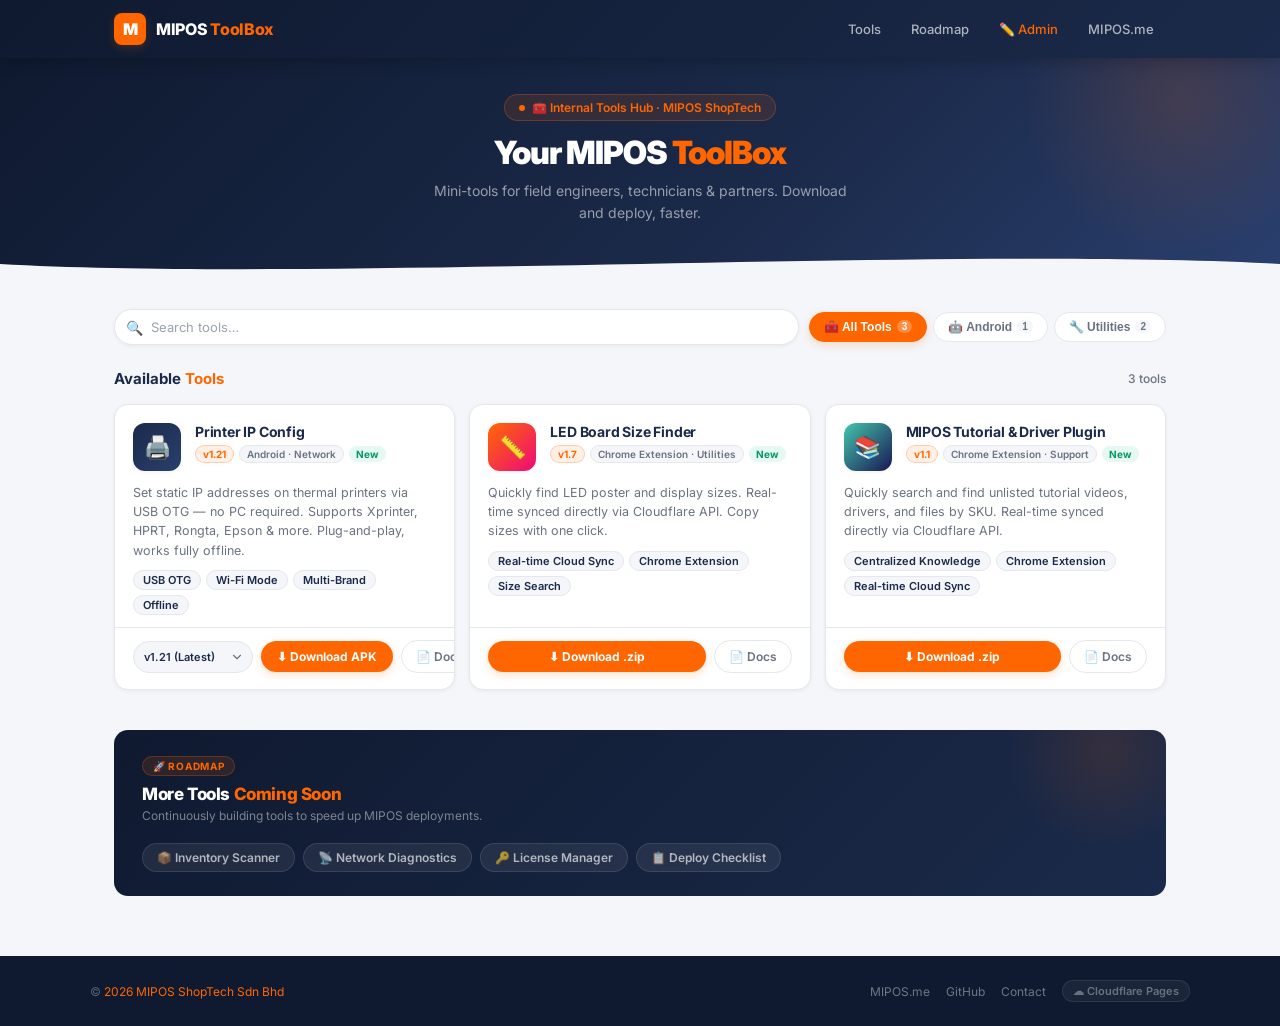
==== commit 073efb26: "feat: Add protected Admin Dashboard UI to edit D1 Database directly" ====
--- a/mipostoolbox/index.html
+++ b/mipostoolbox/index.html
@@ -30,6 +30,7 @@
       <nav class="header-nav" aria-label="Main navigation">
         <a href="#tools">Tools</a>
         <a href="#coming-soon">Roadmap</a>
+        <a href="/admin.html" style="color: #FF6600">✏️ Admin</a>
         <a href="https://mipos.me" target="_blank" rel="noopener">MIPOS.me</a>
       </nav>
     </div>
--- a/mipostoolbox/style.css
+++ b/mipostoolbox/style.css
@@ -318,6 +318,43 @@
 }
 .btn-docs:hover { border-color: var(--navy); color: var(--navy); }
 
+/* ── VERSION SELECT ───────────────────────── */
+.download-group {
+  display: flex;
+  align-items: center;
+  gap: 8px;
+  flex: 1;
+}
+.version-select {
+  background: var(--grey-bg);
+  border: 1px solid var(--grey-border);
+  color: var(--navy);
+  font-family: var(--font);
+  font-size: 11px;
+  font-weight: 600;
+  padding: 8px 24px 8px 10px;
+  border-radius: var(--radius-xl);
+  outline: none;
+  cursor: pointer;
+  appearance: none;
+  background-image: url("data:image/svg+xml;charset=UTF-8,%3csvg xmlns='http://www.w3.org/2000/svg' viewBox='0 0 24 24' fill='none' stroke='%236B7280' stroke-width='2' stroke-linecap='round' stroke-linejoin='round'%3e%3cpolyline points='6 9 12 15 18 9'%3e%3c/polyline%3e%3c/svg%3e");
+  background-repeat: no-repeat;
+  background-position: right 8px center;
+  background-size: 14px;
+  transition: var(--trans);
+  max-width: 140px;
+  text-overflow: ellipsis;
+  white-space: nowrap;
+  overflow: hidden;
+}
+.version-select:hover {
+  border-color: var(--navy);
+}
+.version-select:focus {
+  border-color: var(--orange);
+  box-shadow: 0 0 0 3px var(--orange-glow);
+}
+
 /* ── EMPTY STATE ──────────────────────────── */
 .empty-state {
   grid-column: 1/-1; text-align: center;
